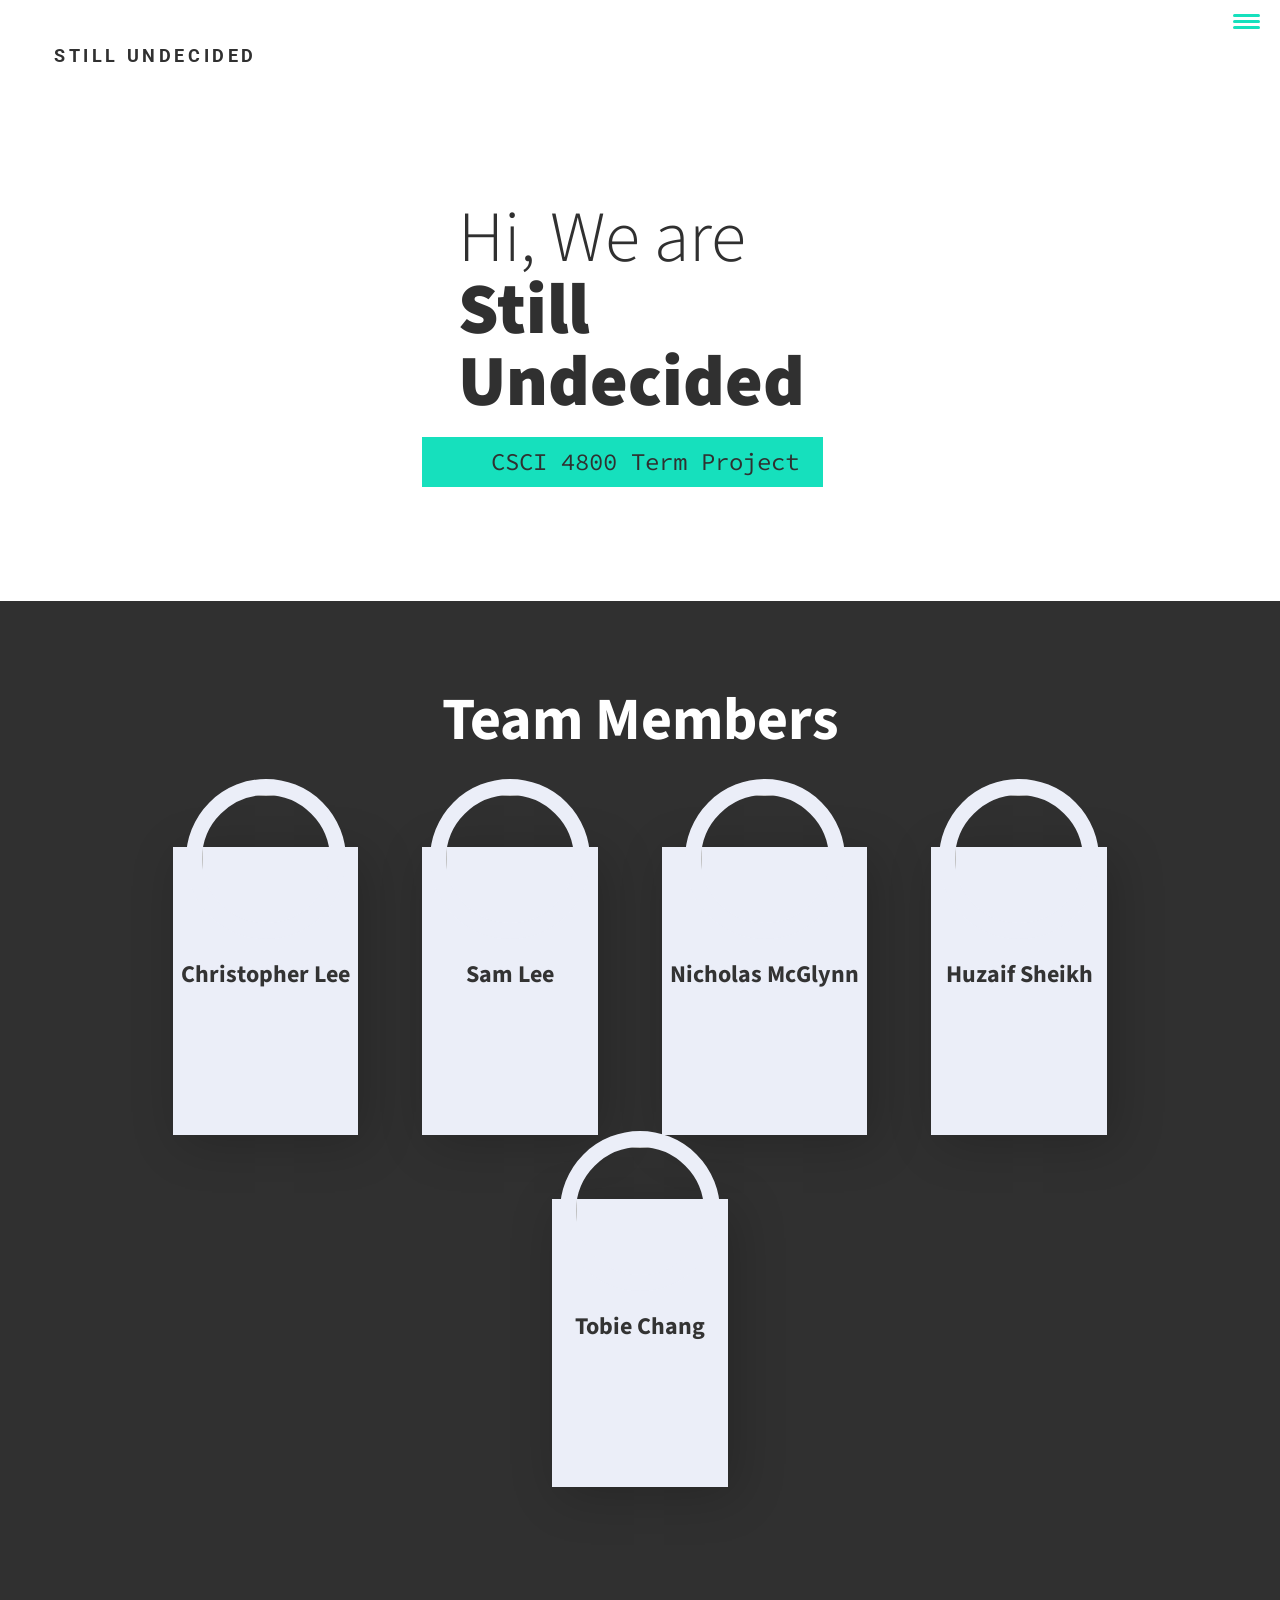
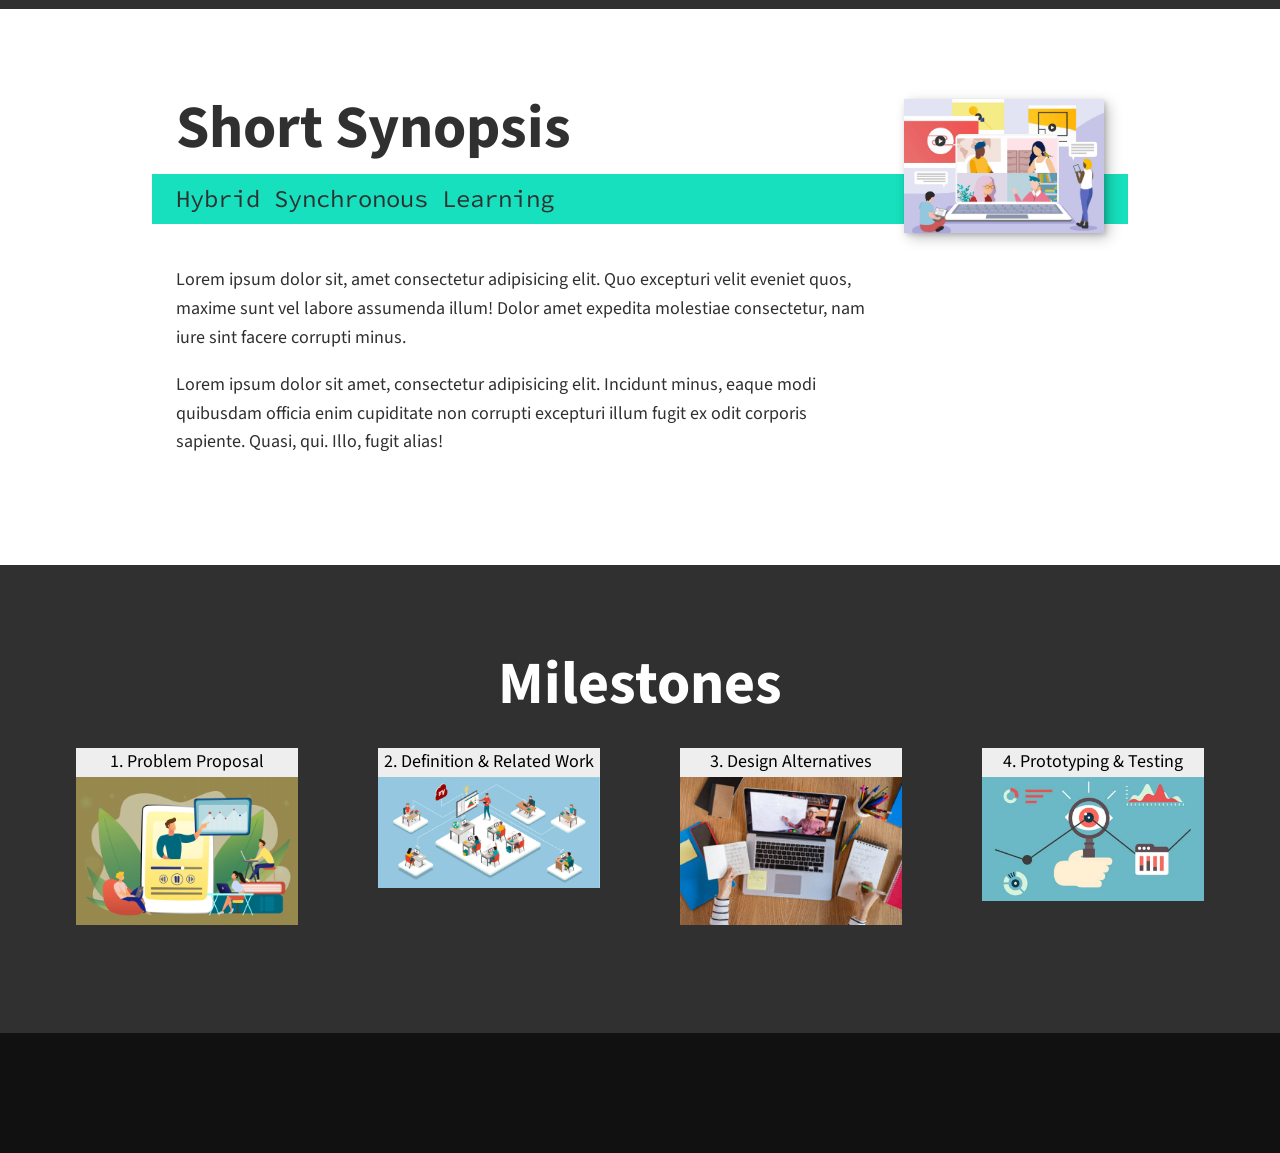
==== index.html @ a89b34cd "Add files via upload updated a few issues with html in index.html" ====
<!DOCTYPE html>
<html lang="en">

<head>
    <meta charset="UTF-8">
    <meta http-equiv="X-UA-Compatible" content="IE=edge">
    <meta name="viewport" content="width=device-width, initial-scale=1.0">
    <title>Document</title>
    <link rel="stylesheet" href="./style.css">
    <link rel="stylesheet" href="https://cdnjs.cloudflare.com/ajax/libs/font-awesome/5.11.2/css/all.css"
        integrity="sha256-46qynGAkLSFpVbEBog43gvNhfrOj+BmwXdxFgVK/Kvc=" crossorigin="anonymous" />

    <link rel="preconnect" href="https://fonts.gstatic.com">
    <link
        href="https://fonts.googleapis.com/css2?family=Source+Code+Pro:ital,wght@0,200;0,300;0,400;0,500;0,600;0,700;0,900;1,200;1,300;1,400;1,500;1,600;1,700;1,900&display=swap"
        rel="stylesheet">
    <link
        href="https://fonts.googleapis.com/css2?family=Source+Sans+Pro:ital,wght@0,200;0,300;0,400;0,600;0,700;0,900;1,200;1,300;1,400;1,600;1,700;1,900&display=swap"
        rel="stylesheet">
    <script src="https://kit.fontawesome.com/fd9c720f8d.js" crossorigin="anonymous"></script>
</head>

<body>
    <header>
        <div class="logo">
            <h4 class="title"> STILL UNDECIDED</h4>
        </div>
        <button class="nav-toggle" aria-label="toggle navigation">
            <span class="hamburger"></span>
        </button>
        <nav class="nav">
            <ul class="nav__list">
                <li class="nav__item"><a href="./index.html" class="nav__link">Home</a></li>
                <li class="nav__item"><a href="./pages/milestone1.html" class="nav__link">Milestone 1</a></li>
                <li class="nav__item"><a href="./pages/milestone2.html" class="nav__link">Milestone 2</a></li>
                <li class="nav__item"><a href="./pages/milestone3.html" class="nav__link">Milestone 3</a></li>
                <li class="nav__item"><a href="./pages/milestone4.html" class="nav__link">Milestone 4</a></li>
            </ul>
        </nav>
    </header>

    <!--Header-->
    <section class="intro" id="home">
        <h1 class="section__title section__title--intro">
            Hi, We are <strong>Still Undecided</strong>
        </h1>
        <p class="section__subtitle section__subtitle--intro">CSCI 4800 Term Project</p>
    </section>

    <!--Team Members-->
    <section class="section-one">
        <h2 class="section__title section__title--section-oneS" style="margin-bottom: 4rem;">Team Members</h2>
        <div class="card-wrapper">
            <div class ="card">
                <img src="https://cdn.pixabay.com/photo/2017/06/13/12/53/profile-2398782_960_720.png" alt="" class="profile-img">
                <h3>Christopher Lee</h3>
            </div>
            <div class ="card">
                <img src="https://cdn.pixabay.com/photo/2017/06/13/12/53/profile-2398782_960_720.png" alt="" class="profile-img">
                <h3>Sam Lee</h3>
            </div>
            <div class ="card">
                <img src="https://cdn.pixabay.com/photo/2017/06/13/12/53/profile-2398782_960_720.png" alt="" class="profile-img">
                <h3>Nicholas McGlynn</h3>
            </div>
            <div class ="card">
                <img src="https://cdn.pixabay.com/photo/2017/06/13/12/53/profile-2398782_960_720.png" alt="" class="profile-img">
                <h3>Huzaif Sheikh</h3>
            </div>
            <div class ="card">
                <img src="https://cdn.pixabay.com/photo/2017/06/13/12/53/profile-2398782_960_720.png" alt="" class="profile-img">
                <h3>Tobie Chang</h3>
            </div>
        </div>
    </section>

    <!--Short Synopsis-->
    <section class="about-me">
        <h2 class="section__title section__title--about">Short Synopsis</h2>
        <p class="section__subtitle section__subtitle--about">Hybrid Synchronous Learning</p>
        <div class="about-me__body">
            <p>Lorem ipsum dolor sit, amet consectetur adipisicing elit. Quo excepturi velit eveniet quos, maxime sunt
                vel labore assumenda illum! Dolor amet expedita molestiae consectetur, nam iure sint facere corrupti
                minus.</p>
            <p>Lorem ipsum dolor sit amet, consectetur adipisicing elit. Incidunt minus, eaque modi quibusdam officia
                enim cupiditate non corrupti excepturi illum fugit ex odit corporis sapiente. Quasi, qui. Illo, fugit
                alias!</p>
        </div>

        <img src="../images/HybridClassroom.jpg" alt="" class="about-me__img">
    </section>

    <!--Milestones-->
    <section class="my-work">
        <h2 class="section__title">Milestones</h2>
        <div class="portfolio">
            <figure>
                <figcaption> 1. Problem Proposal</figcaption>
                <a href="./pages/milestone1.html" class="portfolio__item">
                    <img src="./images/milestone1.jpg" alt="" class="portfolio__img">
                </a>
            </figure>
            <figure>
            <figcaption> 2. Definition & Related Work</figcaption>
                <a href="./pages/milestone2.html" class="portfolio__item">
                    <img src="./images/milestone2.jpg" alt="" class="portfolio__img">
                </a>
            </figure>
            <figure>
            <figcaption> 3. Design Alternatives</figcaption>
            <a href="./pages/milestone3.html" class="portfolio__item">
                <img src="./images/milestone3.jpg" alt="" class="portfolio__img">
            </a>
            </figure>
            <figure>
            <figcaption> 4. Prototyping & Testing</figcaption>
            <a href="./pages/milestone4.html" class="portfolio__item">
                <img src="./images/milestone4.jpg" alt="" class="portfolio__img">
            </a>
            </figure>

        </div>
    </section>

    <!--Footer-->
    <footer class="footer">
    </footer>
    <script src="./script.js"></script>
</body>

</html>
---- style.css ----
@import url("https://fonts.googleapis.com/css2?family=Roboto:ital,wght@0,100;0,300;0,400;0,500;0,700;0,900;1,100;1,300;1,400;1,500;1,700;1,900&display=swap");

*,
*::before,
*::after {
  box-sizing: border-box;
}

/* custom properties update these for your own design */

:root {
  --ff-primary: "Source Sans Pro", sans-serif;
  --ff-secondary: "Source Code Pro", monospace;

  --fw-reg: 300;
  --fw-bold: 900;

  --clr-light: #fff;
  --clr-dark: #303030;
  --clr-accent: #16e0bd;

  --fs-h1: 3rem;
  --fs-h2: 2.25rem;
  --fs-h3: 1.25rem;
  --fs-body: 1rem;

  --bs: 0.25em 0.25em 0.75em rgba(0, 0, 0, 0.25),
    0.125em 0.125em 0.25em rgba(0, 0, 0, 0.15);
}

@media (min-width: 800px) {
  :root {
    --fs-h1: 4.5rem;
    --fs-h2: 3.75rem;
    --fs-h3: 1.5rem;
    --fs-body: 1.125rem;
  }
}

/* general styles */

html {
  scroll-behavior: smooth;
}

body {
  background: var(--clr-light);
  color: var(--clr-dark);
  margin: 0;
  font-family: var(--ff-primary);
  font-size: var(--fs-body);
  line-height: 1.6;
}

section {
  padding: 5em 2em;
}

img {
  display: block;
  max-width: 100%;
  height: auto;
}

strong {
  font-weight: var(--fw-bold);
}

:focus {
  outline: 3px solid var(--clr-accent);
  outline-offset: 3px;
}

/* Buttons */

.btn {
  display: inline-block;
  padding: 0.5em 2.5em;
  background: var(--clr-accent);
  color: var(--clr-dark);
  text-decoration: none;
  cursor: pointer;
  font-size: 0.8rem;
  text-transform: uppercase;
  letter-spacing: 2px;
  font-weight: var(--fw-bold);
  transition: transform 200ms ease-in-out;
}

.btn:hover {
  transform: scale(1.1);
}

/* typography */

h1,
h2,
h3 {
  line-height: 1;
  margin: 0;
}

h1 {
  font-size: var(--fs-h1);
}

h2 {
  font-size: var(--fs-h2);
}

h3 {
  font-size: var(--fs-h3);
}

.section__title {
  margin-bottom: 0.25em;
}

.section__title--intro {
  font-weight: var(--fw-reg);
}

.section__title--intro strong {
  display: block;
}

.section__subtitle {
  margin: 0;
  font-size: var(--fs-h3);
}

.section__subtitle--intro,
.section__subtitle--about {
  padding: 0.25em 1em;
  background: var(--clr-accent);
  font-family: var(--ff-secondary);
  margin-bottom: 1em;
}

.section__subtitle--intro {
  display: inline-block;
}

.logo .title {
  font-family: "Roboto", sans-serif;
  line-height: 1.6;
  margin-left: 2em;
  letter-spacing: 0.2em;
}

/* header */

header {
  display: flex;
  justify-content: space-between;
  padding: 1em;
}

.nav {
  position: fixed;
  background: var(--clr-dark);
  color: var(--clr-light);
  top: 0;
  bottom: 0;
  left: 0;
  right: 0;
  z-index: 100;

  transform: translateX(100%);
  transition: transform 250ms cubic-bezier(0.5, 0, 0.5, 1);
}

.nav__list {
  list-style: none;
  display: flex;
  height: 100%;
  flex-direction: column;
  justify-content: space-evenly;
  align-items: center;
  margin: 0;
  padding: 0;
}

.nav__link {
  font-weight: var(--fw-bold);
  font-size: var(--fs-h2);
  color: inherit;
  text-decoration: none;
}

.nav__link:hover {
  color: var(--clr-accent);
}

.nav-toggle {
  padding: 0.5em;
  background: transparent;
  border: 0;
  cursor: pointer;
  position: absolute;
  right: 1em;
  top: 1em;
  z-index: 1000;
}

.nav-open .nav {
  transform: translateX(0);
}

.nav-open .nav-toggle {
  position: fixed;
}

.nav-open .hamburger {
  transform: rotate(0.625turn);
}

.nav-open .hamburger::after {
  opacity: 0;
}

.nav-open .hamburger::before {
  transform: rotate(90deg) translateX(-6px);
}

.hamburger {
  display: block;
  position: relative;
}

.hamburger,
.hamburger::before,
.hamburger::after {
  background: var(--clr-accent);
  width: 2em;
  height: 3px;
  border-radius: 1em;
  transition: transform 250ms ease-in-out;
}

.hamburger::before,
.hamburger::after {
  content: "";
  position: absolute;
  left: 0;
  right: 0;
}

.hamburger::before {
  top: 6px;
}

.hamburger::after {
  bottom: 6px;
}

/* Intro Section  */
.intro {
  position: relative;
}

.intro__img {
  box-shadow: var(--bs);
}

@media (min-width: 600px) {
  .intro {
    display: grid;
    width: min-content;
    margin: 0 auto;
    grid-column-gap: 1em;
    grid-template-areas:
      "img title"
      "img subtitle";
    grid-template-columns: min-content max-content;
  }

  .intro__img {
    grid-area: img;
    min-width: 250px;
    position: relative;
    z-index: 2;
  }

  .section__subtitle--intro {
    align-self: start;
    grid-column: -1 / 1;
    grid-row: 2;
    text-align: right;
    position: relative;
    left: -1.5em;
    width: calc(100% + 1.5em);
  }
}

.section-one {
  /* color is in case the image does not load */
  background-color: var(--clr-dark);
  color: var(--clr-light);
  text-align: center;
}

.section__title--section-one {
  color: var(--clr-accent);
  position: relative;
}

.section__title--section-one::after {
  content: "";
  display: block;
  width: 3em;
  height: 1px;
  margin: 0.5em auto 1em;
  background: var(--clr-light);
  opacity: 0.25;
}

/* About Me */
.about-me {
  max-width: 1000px;
  margin: 0 auto;
}

.about-me__img {
  box-shadow: var(--bs);
}

@media (min-width: 600px) {
  .about-me {
    display: grid;
    grid-template-columns: 1fr 200px;
    grid-template-areas:
      "title img"
      "subtitle img"
      "text img";
    grid-column-gap: 2em;
  }

  .section__title--about {
    grid-area: title;
  }

  .section__subtitle--about {
    grid-column: 1 / -1;
    grid-row: 2;
    position: relative;
    left: -1em;
    width: calc(100% + 2em);
    padding-left: 1em;
    padding-right: calc(200px + 4em);
  }

  .about-me__img {
    grid-area: img;
    position: relative;
    z-index: 2;
  }
}

/* My Work */

.my-work {
  background-color: var(--clr-dark);
  color: var(--clr-light);
  text-align: center;
}

.portfolio {
  display: grid;
  grid-template-columns: repeat(auto-fit, minmax(300px, 1fr));
}

.portfolio__item {
  background: var(--clr-accent);
  overflow: hidden;
}

.portfolio__img {
  transition: transform 750ms cubic-bezier(0.5, 0, 0.5, 1), opacity 250ms linear;
}

.porfolio__item:focus {
  position: relative;
  z-index: 2;
}

/* Footer */
.footer {
  background: #111;
  color: var(--clr-accent);
  text-align: center;
  padding: 2.5em 0;
  font-size: var(--fs-h3);
}

.footer a {
  color: inherit;
  text-decoration: none;
}

.footer__link {
  font-weight: var(--fw-bold);
}

.footer__link:hover,
.social-list__link:hover {
  opacity: 0.7;
}

.footer__link:hover {
  text-decoration: underline;
}

.social-list {
  list-style: none;
  display: flex;
  justify-content: center;
  margin: 2em 0 0;
  padding: 0;
}

.social-list__item {
  margin: 0 0.5em;
}

.social-list__link {
  padding: 0.5em;
}

/* portfolio item individual */
.portfolio-item-individual {
  padding: 0 2em 2em;
  max-width: 1000px;
  margin: 0 auto;
}

.portfolio-item-individual p {
  max-width: 600px;
  margin-left: auto;
  margin-right: auto;
}

figure figcaption {
  background-color: #eeeeee;
}

figcaption {
  color: black;
}

.card-wrapper {
  display: flex;
  align-items: center;
  align-content: center;
  flex-direction: column;
}

.card {
  padding: 0.5rem;
  height: 18rem;
  background-color: #ebeef8;
  display: flex;
  flex-direction: column;
  align-items: center;
  justify-content: center;
  margin: 4rem 0;
  box-shadow: 0.5rem 0.5rem 3rem rgba(0, 0, 0, 0.2);
}

.profile-img {
  width: 10rem;
  height: 10rem;
  object-fit: cover;
  border-radius: 50%;
  margin-top: -12rem;
  z-index: 99;
  border: 1rem solid #ebeef8;
}

.card h3 {
  font-size: var(--fs-h3);
  color: #333;
  margin: 1.5rem 0;
}

.about {
  font-size: 1.5rem;
  margin: 1.5rem 0;
  font-style: italic;
  text-align: center;
  color: #333;
}

.slide__info {
  display: flex;
  flex-direction: column;
  flex-wrap: wrap;
  gap: 5px;
}

@media screen and (min-width: 700px) {
  .card-wrapper {
    flex-direction: row;
    flex-wrap: wrap;
    justify-content: center;
    align-items: center;
  }

  .card {
    margin: 2rem;
    transition: transform 0.5s;
  }

  .slide__info {
    display: grid;
    grid-template-columns: 1fr 1fr;
    grid-gap: 5px;
  }
}

.slide {
  background-color: #333;
  margin-bottom: 2em;
}
.slide__info__title {
  text-align: center;
}

.info {
  text-align: left;
}

.body {
  padding: 1em;
}
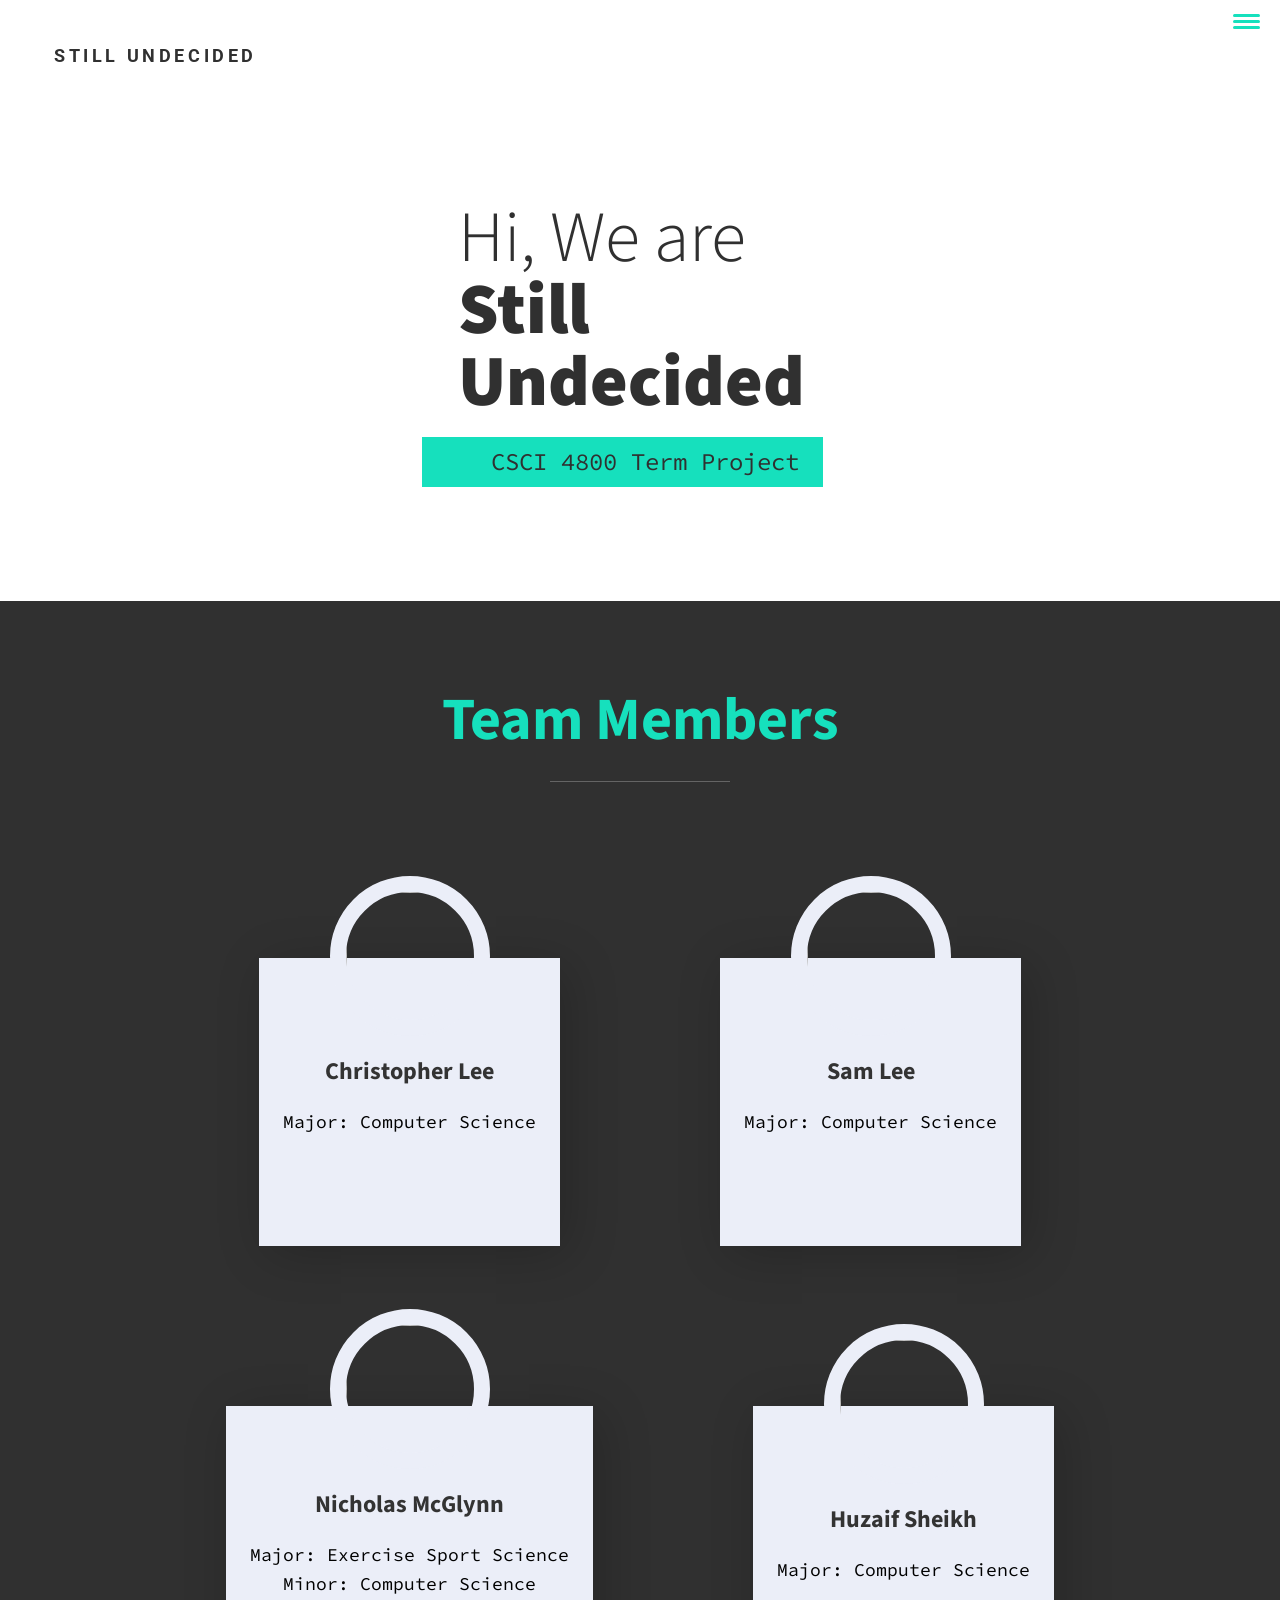
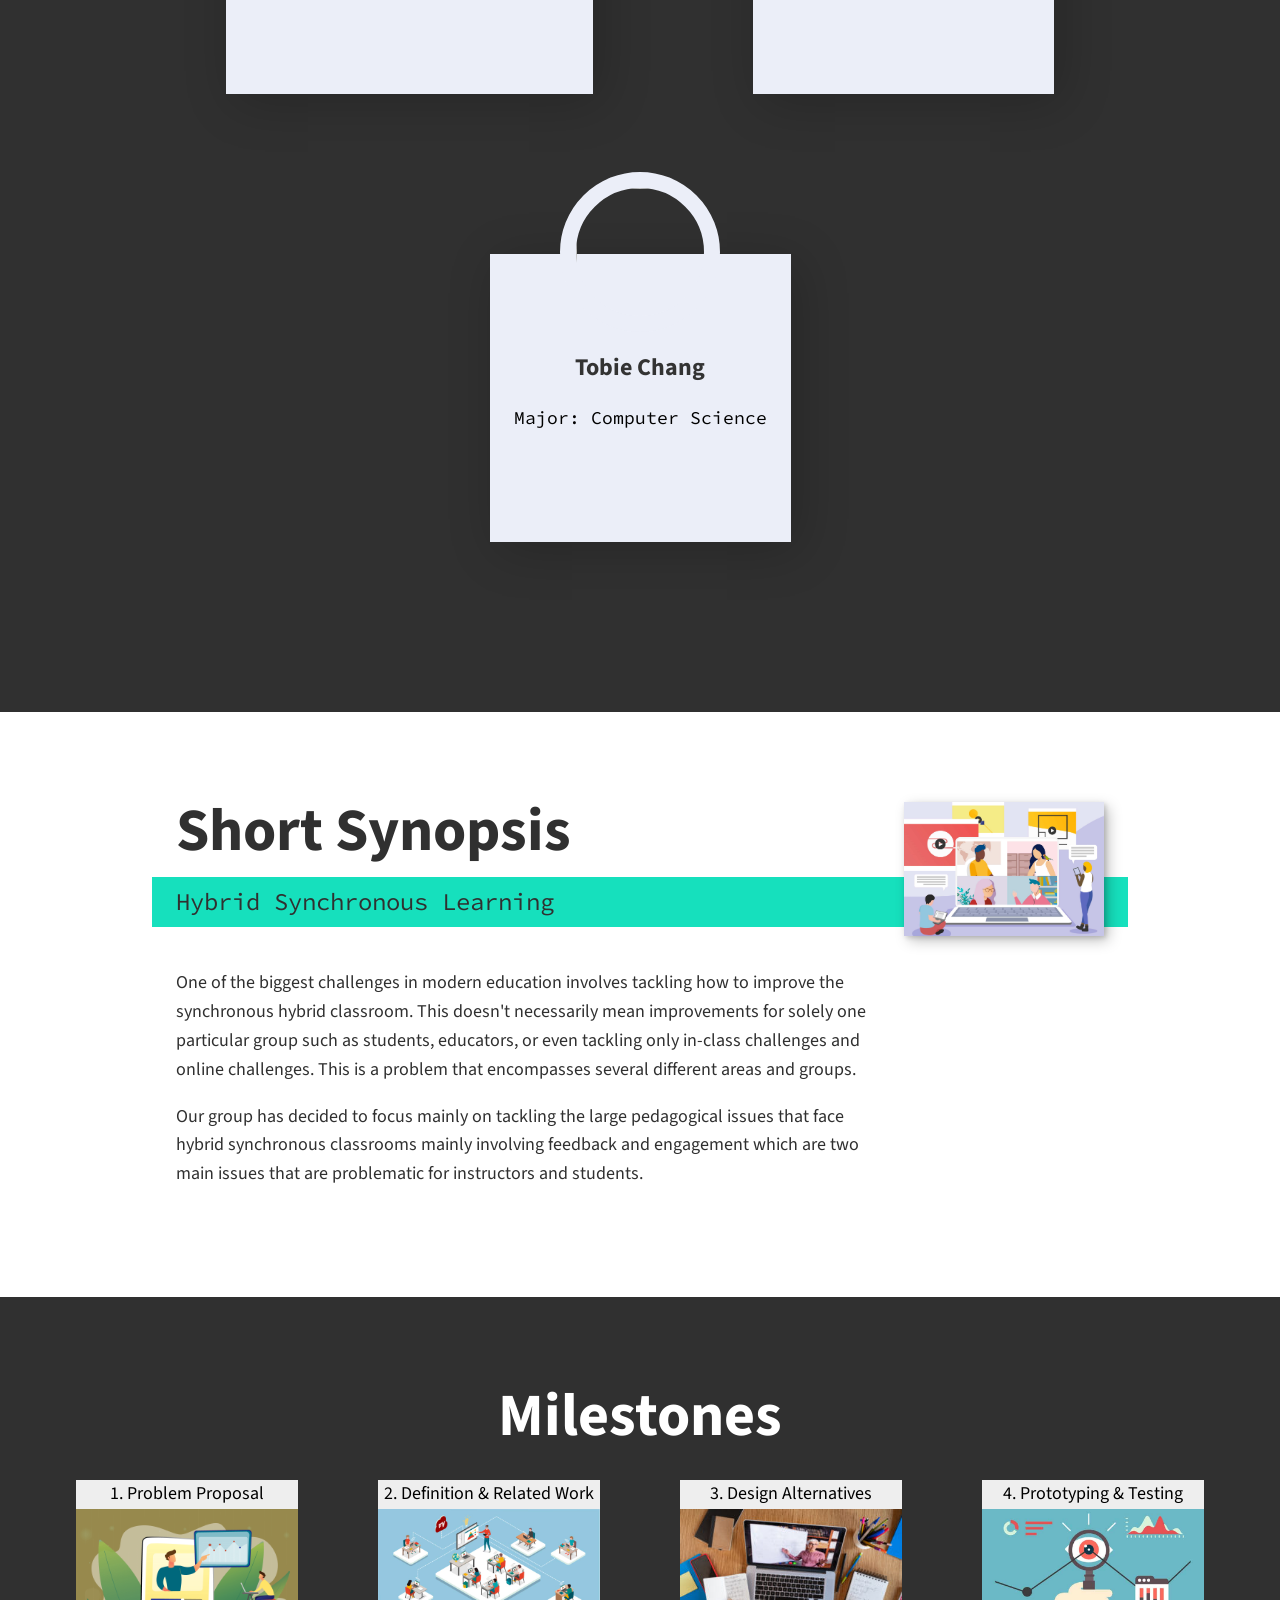
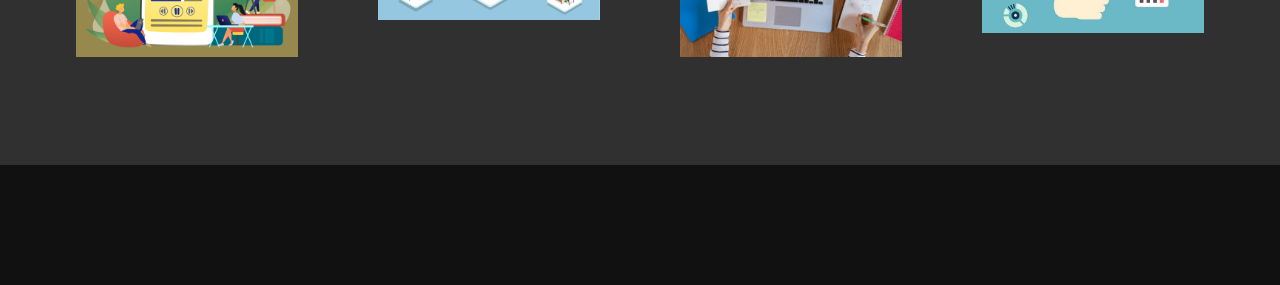
==== commit 31843e33: "Add files via upload" ====
--- a/index.html
+++ b/index.html
@@ -31,10 +31,10 @@
         <nav class="nav">
             <ul class="nav__list">
                 <li class="nav__item"><a href="./index.html" class="nav__link">Home</a></li>
-                <li class="nav__item"><a href="./pages/milestone1.html" class="nav__link">Milestone 1</a></li>
-                <li class="nav__item"><a href="./pages/milestone2.html" class="nav__link">Milestone 2</a></li>
-                <li class="nav__item"><a href="./pages/milestone3.html" class="nav__link">Milestone 3</a></li>
-                <li class="nav__item"><a href="./pages/milestone4.html" class="nav__link">Milestone 4</a></li>
+                <li class="nav__item"><a href="./pages/milestone1.html" class="nav__link">Problem Proposal</a></li>
+                <li class="nav__item"><a href="./pages/milestone2.html" class="nav__link">Definition & Related Work</a></li>
+                <li class="nav__item"><a href="./pages/milestone3.html" class="nav__link">Design Alternatives</a></li>
+                <li class="nav__item"><a href="./pages/milestone4.html" class="nav__link">Prototyping & Testing</a></li>
             </ul>
         </nav>
     </header>
@@ -49,27 +49,33 @@
 
     <!--Team Members-->
     <section class="section-one">
-        <h2 class="section__title section__title--section-oneS" style="margin-bottom: 4rem;">Team Members</h2>
+        <h2 class="section__title section__title--section-one" style="margin-bottom: 4rem;">Team Members</h2>
         <div class="card-wrapper">
             <div class ="card">
-                <img src="https://cdn.pixabay.com/photo/2017/06/13/12/53/profile-2398782_960_720.png" alt="" class="profile-img">
+                <img src="./images/christopher.jpg" alt="" class="profile-img">
                 <h3>Christopher Lee</h3>
+                <span>Major: Computer Science</span>
             </div>
             <div class ="card">
-                <img src="https://cdn.pixabay.com/photo/2017/06/13/12/53/profile-2398782_960_720.png" alt="" class="profile-img">
+                <img src="./images/sam.jpeg" alt="" class="profile-img">
                 <h3>Sam Lee</h3>
+                <span>Major: Computer Science</span>
             </div>
             <div class ="card">
-                <img src="https://cdn.pixabay.com/photo/2017/06/13/12/53/profile-2398782_960_720.png" alt="" class="profile-img">
+                <img src="./images/nick.png" alt="" class="profile-img">
                 <h3>Nicholas McGlynn</h3>
+                <span>Major: Exercise Sport Science</span>
+                <span>Minor: Computer Science</span>
             </div>
             <div class ="card">
                 <img src="https://cdn.pixabay.com/photo/2017/06/13/12/53/profile-2398782_960_720.png" alt="" class="profile-img">
                 <h3>Huzaif Sheikh</h3>
+                <span>Major: Computer Science</span>
             </div>
             <div class ="card">
                 <img src="https://cdn.pixabay.com/photo/2017/06/13/12/53/profile-2398782_960_720.png" alt="" class="profile-img">
                 <h3>Tobie Chang</h3>
+                <span>Major: Computer Science</span>
             </div>
         </div>
     </section>
@@ -79,15 +85,12 @@
         <h2 class="section__title section__title--about">Short Synopsis</h2>
         <p class="section__subtitle section__subtitle--about">Hybrid Synchronous Learning</p>
         <div class="about-me__body">
-            <p>Lorem ipsum dolor sit, amet consectetur adipisicing elit. Quo excepturi velit eveniet quos, maxime sunt
-                vel labore assumenda illum! Dolor amet expedita molestiae consectetur, nam iure sint facere corrupti
-                minus.</p>
-            <p>Lorem ipsum dolor sit amet, consectetur adipisicing elit. Incidunt minus, eaque modi quibusdam officia
-                enim cupiditate non corrupti excepturi illum fugit ex odit corporis sapiente. Quasi, qui. Illo, fugit
-                alias!</p>
+            <p>One of the biggest challenges in modern education involves tackling how to improve the synchronous hybrid classroom. This doesn't necessarily mean improvements for solely one particular group such as students, educators, or even tackling only in-class challenges and online challenges. This is a problem that encompasses several different areas and groups.</p>
+            <p>Our group has decided to focus mainly on tackling the large pedagogical issues that face hybrid synchronous classrooms mainly involving feedback and engagement which are two main issues that are problematic for instructors and students.</p>
+
         </div>
 
-        <img src="../images/HybridClassroom.jpg" alt="" class="about-me__img">
+        <img src="./images/HybridClassroom.jpg" alt="" class="about-me__img">
     </section>
 
     <!--Milestones-->
--- a/style.css
+++ b/style.css
@@ -504,10 +504,12 @@
     flex-wrap: wrap;
     justify-content: center;
     align-items: center;
+    margin-top: 6rem;
   }
 
   .card {
-    margin: 2rem;
+    padding: 1.5rem;
+    margin: 5rem;
     transition: transform 0.5s;
   }
 
@@ -533,3 +535,29 @@
 .body {
   padding: 1em;
 }
+
+.body p {
+  text-indent: 2em;
+}
+
+.body h4 {
+  text-align: center;
+}
+
+.card span {
+  color: black;
+  font-family: var(--ff-secondary);
+}
+
+.card p {
+  max-width: 20ch;
+  color: black;
+}
+
+figure:hover {
+  transform: scale(1.1);
+}
+
+figure {
+  transition: transform 200ms ease-in-out;
+}
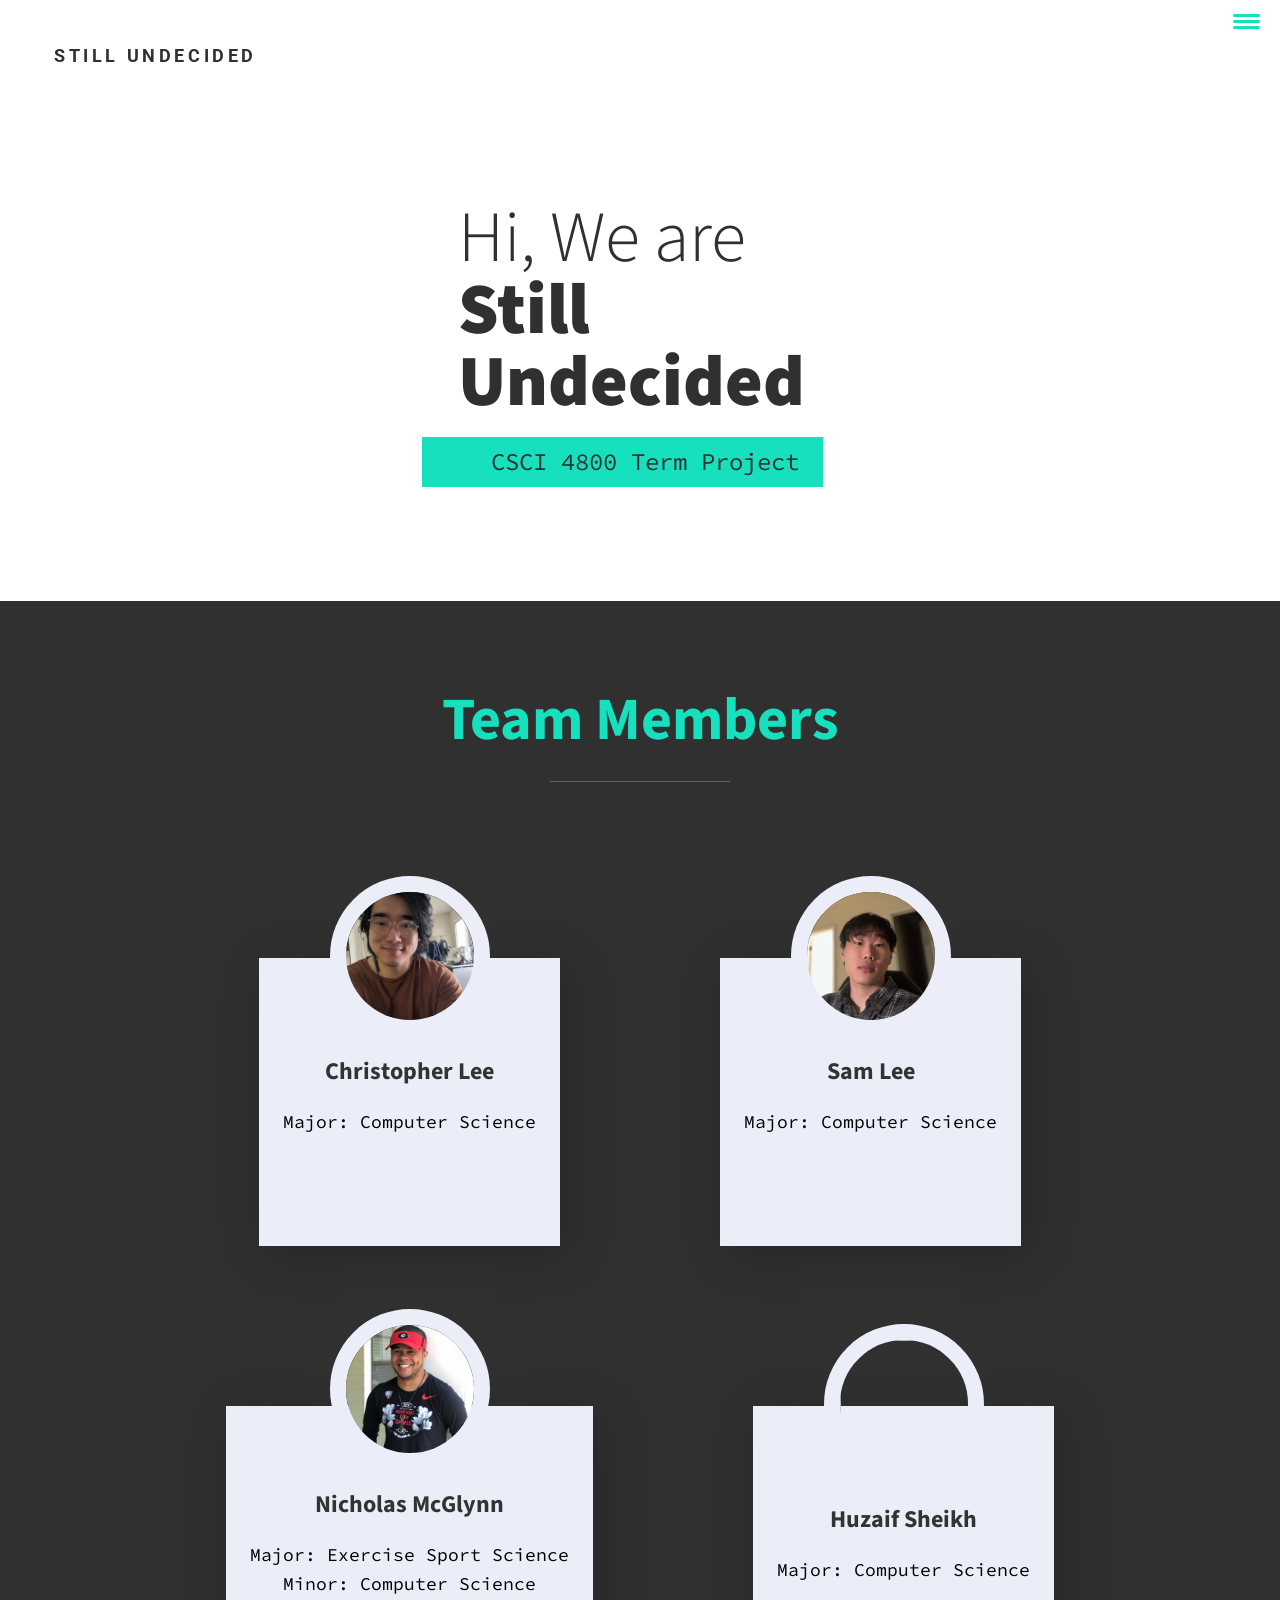
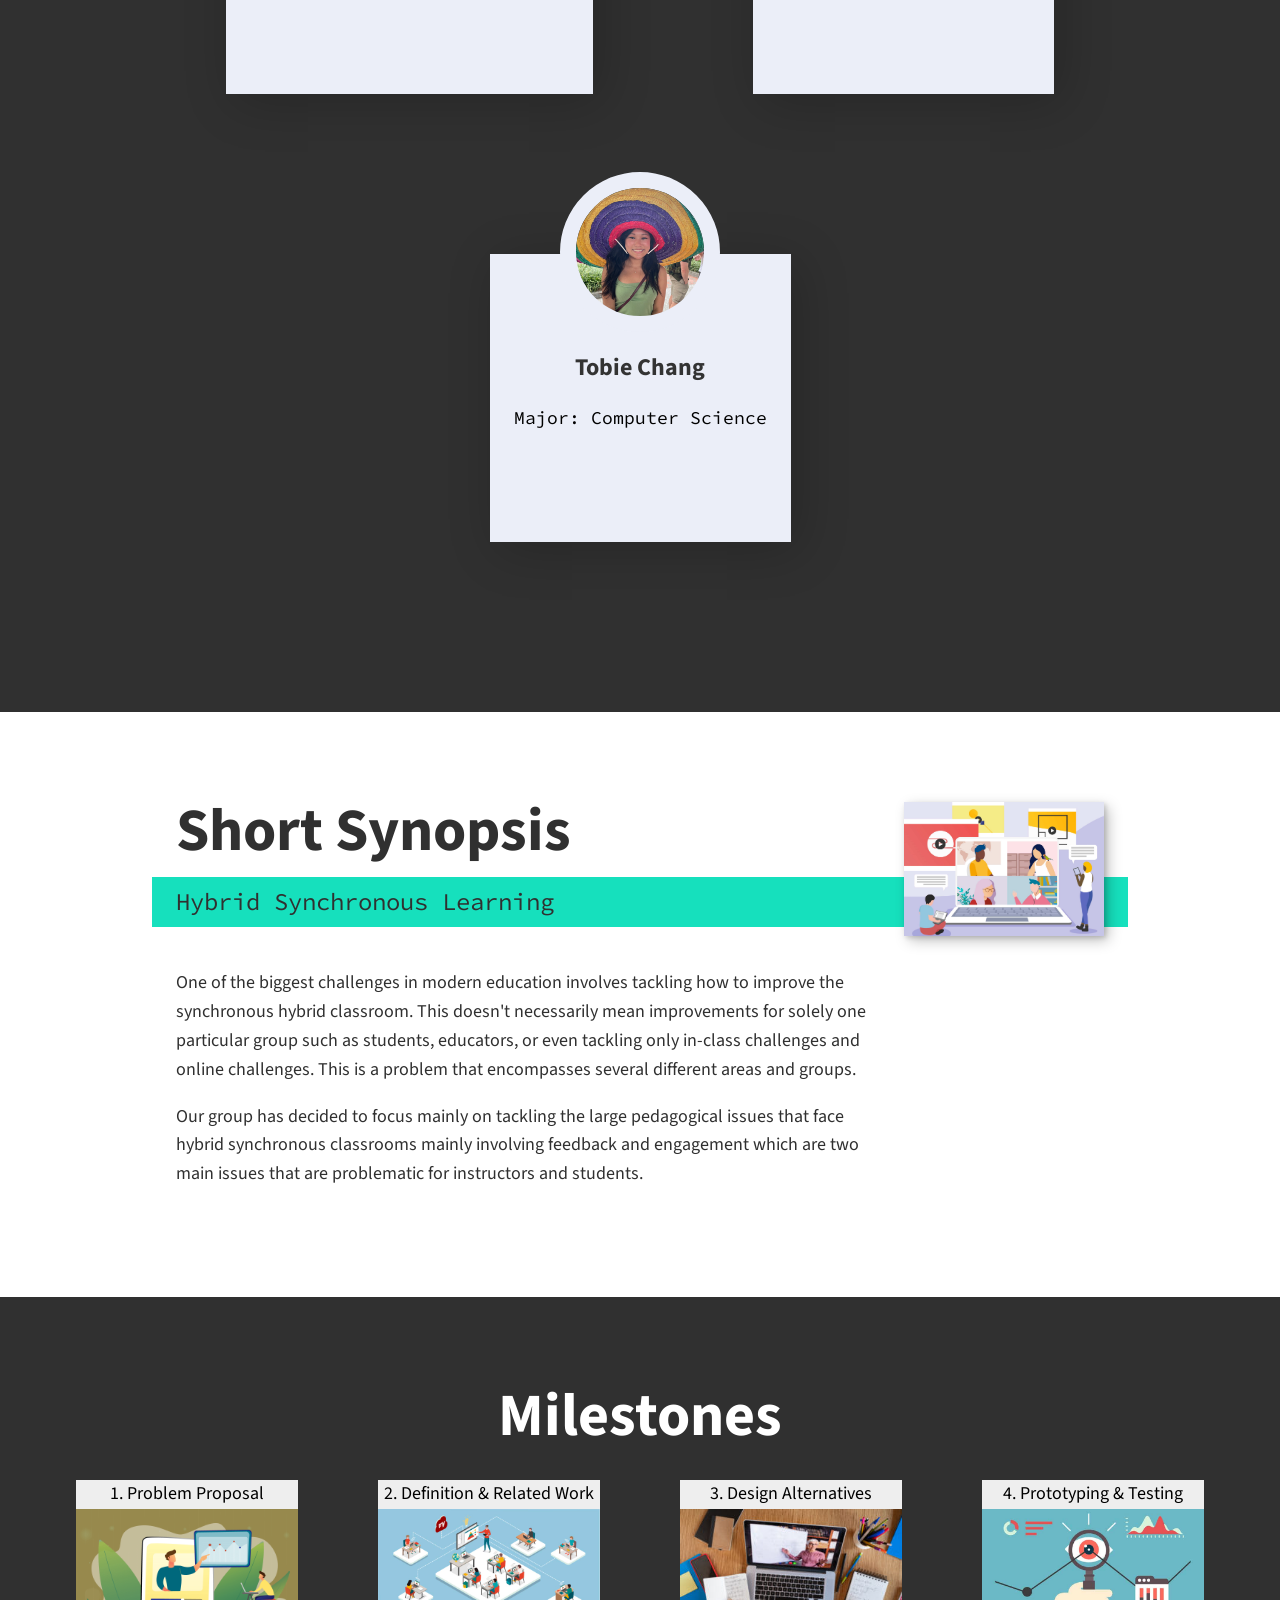
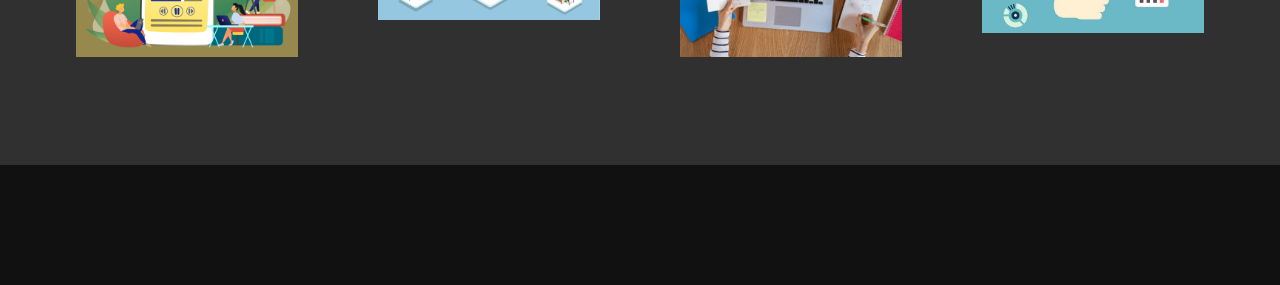
==== commit 840ac636: "Add files via upload" ====
--- a/index.html
+++ b/index.html
@@ -73,7 +73,7 @@
                 <span>Major: Computer Science</span>
             </div>
             <div class ="card">
-                <img src="https://cdn.pixabay.com/photo/2017/06/13/12/53/profile-2398782_960_720.png" alt="" class="profile-img">
+                <img src="./images/tobie.jpeg" alt="" class="profile-img">
                 <h3>Tobie Chang</h3>
                 <span>Major: Computer Science</span>
             </div>
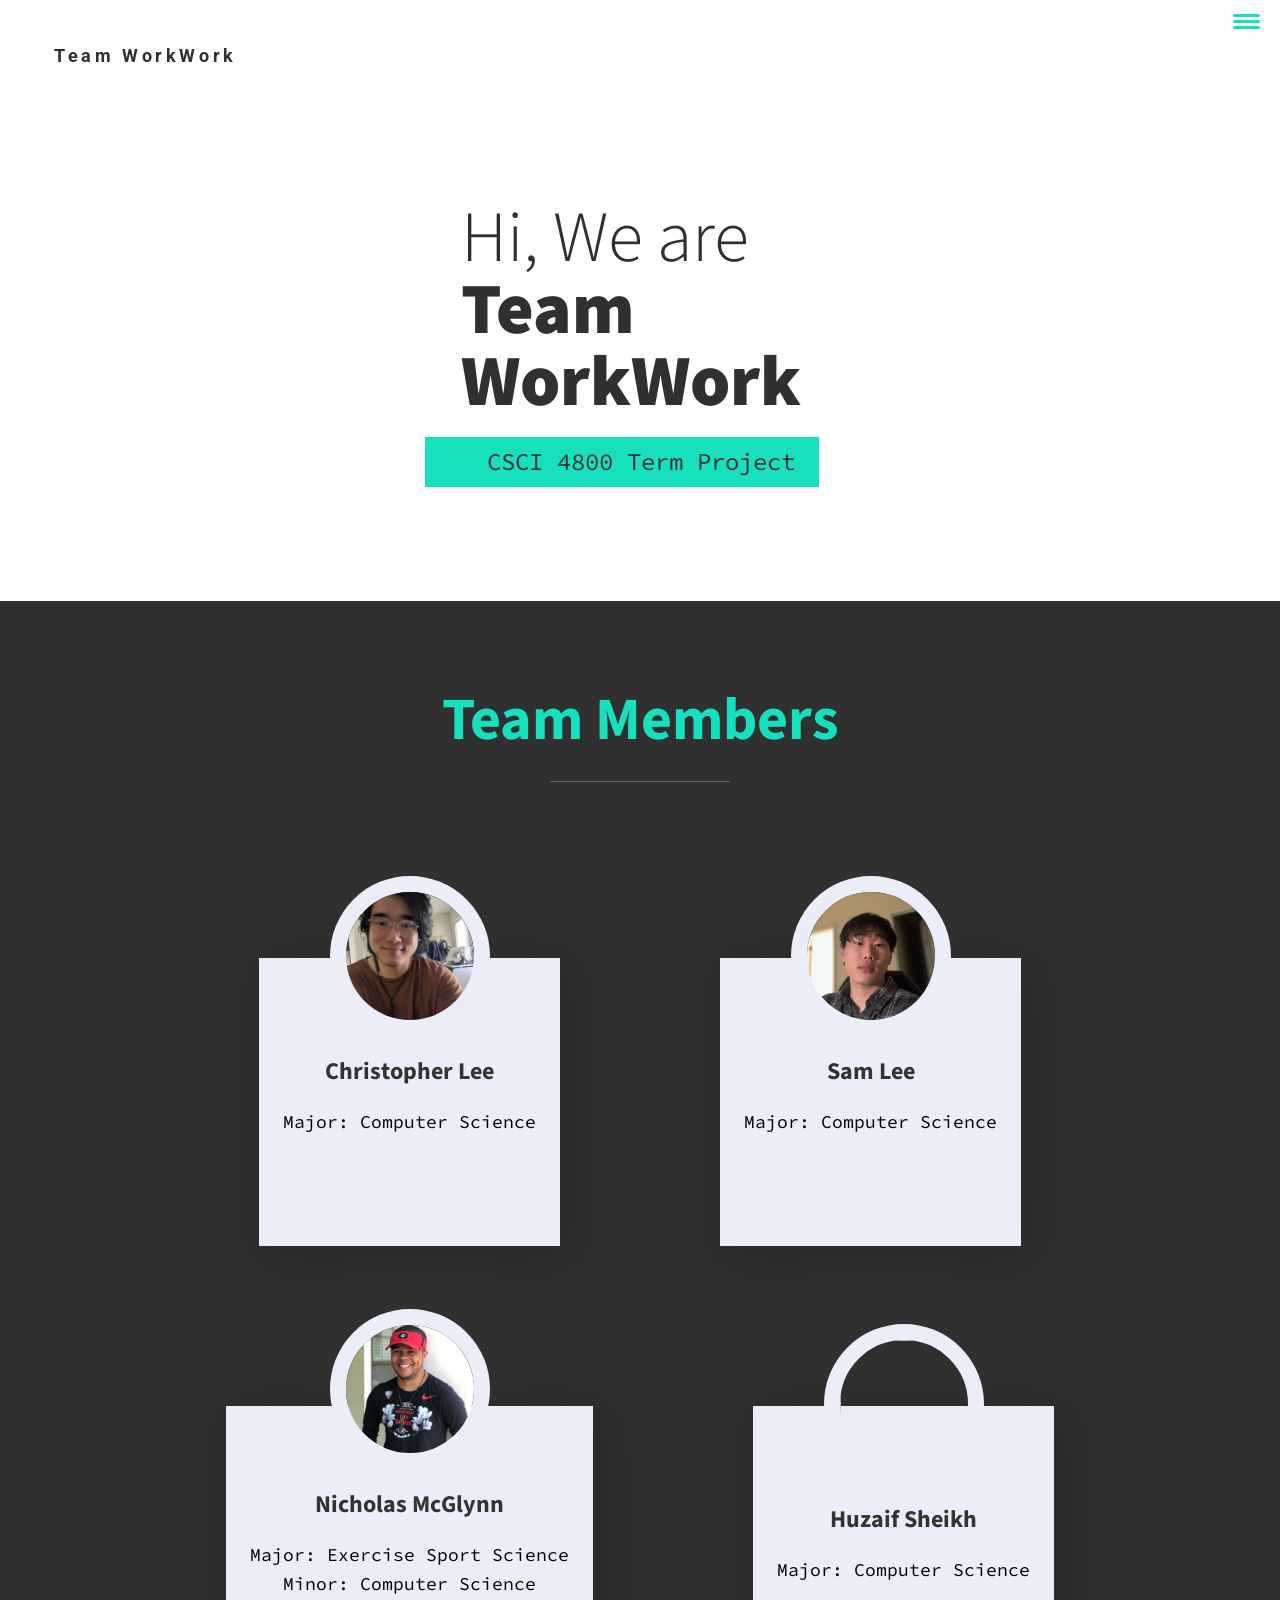
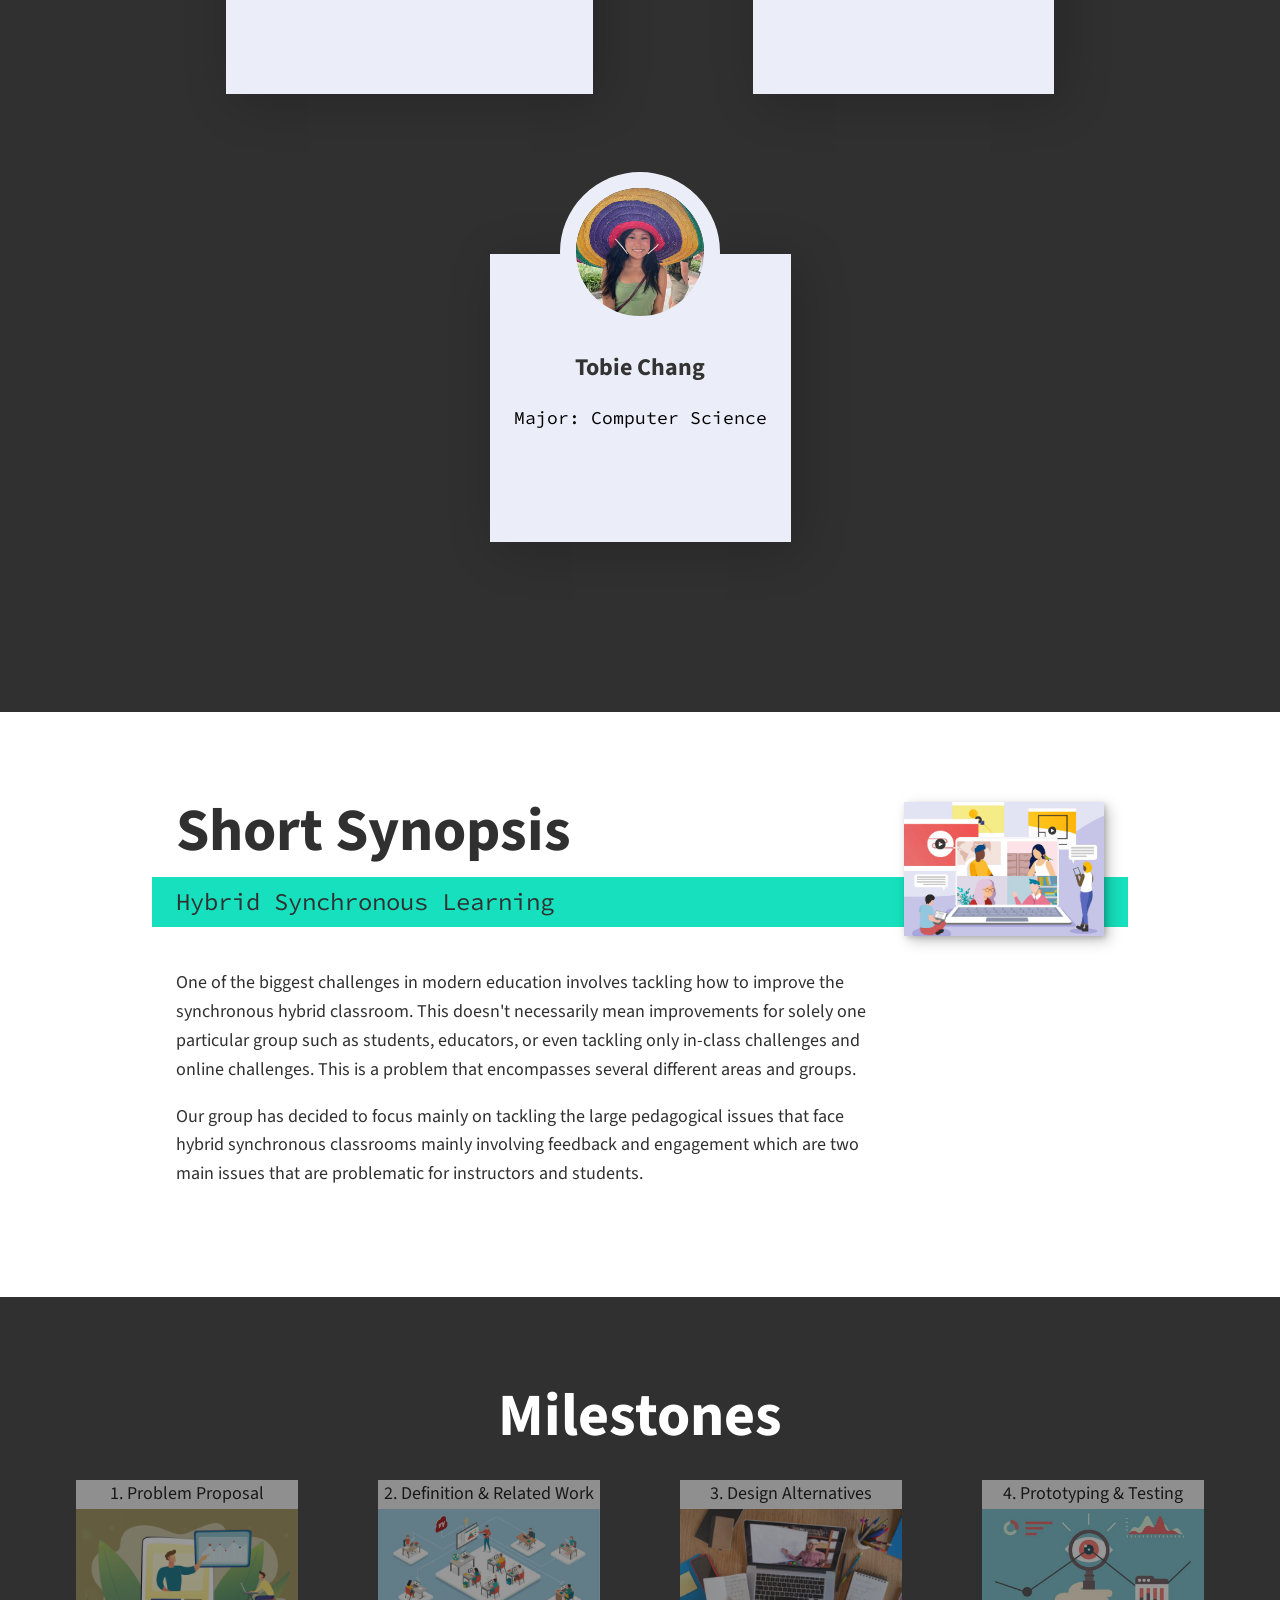
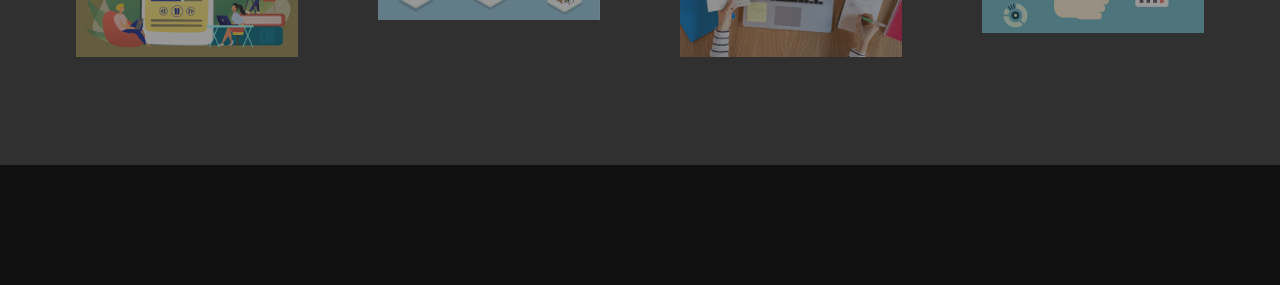
==== commit 6ff921f6: "Add files via upload" ====
--- a/index.html
+++ b/index.html
@@ -23,7 +23,7 @@
 <body>
     <header>
         <div class="logo">
-            <h4 class="title"> STILL UNDECIDED</h4>
+            <h4 class="title"> Team WorkWork</h4>
         </div>
         <button class="nav-toggle" aria-label="toggle navigation">
             <span class="hamburger"></span>
@@ -42,7 +42,7 @@
     <!--Header-->
     <section class="intro" id="home">
         <h1 class="section__title section__title--intro">
-            Hi, We are <strong>Still Undecided</strong>
+            Hi, We are <strong>Team WorkWork</strong>
         </h1>
         <p class="section__subtitle section__subtitle--intro">CSCI 4800 Term Project</p>
     </section>
@@ -87,9 +87,7 @@
         <div class="about-me__body">
             <p>One of the biggest challenges in modern education involves tackling how to improve the synchronous hybrid classroom. This doesn't necessarily mean improvements for solely one particular group such as students, educators, or even tackling only in-class challenges and online challenges. This is a problem that encompasses several different areas and groups.</p>
             <p>Our group has decided to focus mainly on tackling the large pedagogical issues that face hybrid synchronous classrooms mainly involving feedback and engagement which are two main issues that are problematic for instructors and students.</p>
-
         </div>
-
         <img src="./images/HybridClassroom.jpg" alt="" class="about-me__img">
     </section>
 
--- a/style.css
+++ b/style.css
@@ -17,6 +17,7 @@
 
   --clr-light: #fff;
   --clr-dark: #303030;
+  --clr-dsecond: #818479;
   --clr-accent: #16e0bd;
 
   --fs-h1: 3rem;
@@ -38,10 +39,6 @@
 }
 
 /* general styles */
-
-html {
-  scroll-behavior: smooth;
-}
 
 body {
   background: var(--clr-light);
@@ -58,7 +55,7 @@
 
 img {
   display: block;
-  max-width: 100%;
+  width: 100%;
   height: auto;
 }
 
@@ -188,6 +185,18 @@
   text-decoration: none;
 }
 
+@media (max-width: 420px) {
+  .nav__link {
+    font-size: 2rem;
+  }
+}
+
+@media (max-width: 400px) {
+  .nav__link {
+    font-size: 1.5rem;
+  }
+}
+
 .nav__link:hover {
   color: var(--clr-accent);
 }
@@ -367,15 +376,24 @@
 
 .portfolio {
   display: grid;
-  grid-template-columns: repeat(auto-fit, minmax(300px, 1fr));
-}
-
-.portfolio__item {
+  grid-template-columns: repeat(auto-fit, minmax(200px, 1fr));
+}
+
+.portfolio figure {
+  opacity: 0.5;
+}
+
+.portfolio figure:hover {
+  opacity: 1;
+}
+
+.portfolio:hover .portfolio__item {
   background: var(--clr-accent);
   overflow: hidden;
 }
 
 .portfolio__img {
+  position: relative;
   transition: transform 750ms cubic-bezier(0.5, 0, 0.5, 1), opacity 250ms linear;
 }
 
@@ -498,6 +516,14 @@
   gap: 5px;
 }
 
+@media screen and (min-width: 800px) {
+  .slide__info {
+    display: grid;
+    grid-template-columns: 1fr 1fr;
+    grid-gap: 5em;
+  }
+}
+
 @media screen and (min-width: 700px) {
   .card-wrapper {
     flex-direction: row;
@@ -512,12 +538,6 @@
     margin: 5rem;
     transition: transform 0.5s;
   }
-
-  .slide__info {
-    display: grid;
-    grid-template-columns: 1fr 1fr;
-    grid-gap: 5px;
-  }
 }
 
 .slide {
@@ -528,6 +548,13 @@
   text-align: center;
 }
 
+.slide__info__subtitle {
+  text-align: center;
+  margin: 0;
+  font-weight: normal;
+  font-style: italic;
+}
+
 .info {
   text-align: left;
 }
@@ -538,6 +565,24 @@
 
 .body p {
   text-indent: 2em;
+}
+
+@media (max-width: 480px) {
+  .body p {
+    width: 40ch;
+  }
+}
+
+@media (max-width: 380px) {
+  .body p {
+    width: 35ch;
+  }
+}
+
+@media (max-width: 350px) {
+  .body p {
+    width: 30ch;
+  }
 }
 
 .body h4 {
@@ -561,3 +606,297 @@
 figure {
   transition: transform 200ms ease-in-out;
 }
+
+.card:hover {
+  transform: scale(1.05);
+}
+
+a,
+a:visited {
+  color: inherit;
+  text-decoration: none;
+}
+
+a:hover {
+  color: var(--clr-accent);
+}
+
+iframe {
+  width: 250px;
+  height: 400px;
+}
+
+@media (min-width: 500px) {
+  iframe {
+    width: 400px;
+    height: 400px;
+  }
+}
+
+@media (min-width: 700px) {
+  iframe {
+    width: 600px;
+    height: 500px;
+  }
+}
+
+@media (min-width: 1000px) {
+  iframe {
+    width: 800px;
+    height: 500px;
+  }
+}
+
+@media (min-width: 1200px) {
+  iframe {
+    width: 1000px;
+    height: 800px;
+  }
+}
+
+@media (min-width: 1600px) {
+  iframe {
+    width: 1300px;
+    height: 1000px;
+  }
+}
+
+figure {
+  max-width: 350px;
+}
+
+.card-holder {
+  grid-column: 1 / -1;
+  display: flex;
+  justify-content: space-evenly;
+  align-items: center;
+  flex-wrap: nowrap;
+}
+
+@media (max-width: 1000px) {
+  .card-holder {
+    flex-direction: column;
+  }
+}
+
+.mile3-card {
+  position: relative;
+  z-index: 5;
+  color: var(--clr-dsecond);
+  padding: 10rem 0 0;
+  border-radius: 0.5rem;
+  overflow: hidden;
+  transition: transform 500ms ease;
+  margin: 20px;
+  -webkit-box-shadow: 12px 8px 20px 0px rgba(0, 0, 0, 0.65);
+  box-shadow: 12px 8px 20px 0px rgba(0, 0, 0, 0.65);
+  cursor: pointer;
+}
+
+.mile3-card:hover,
+/* focus-within will fix tabbing and other ways */
+.mile3-card:focus-within {
+  transform: scale(1.05);
+}
+
+.card-content {
+  --padding: 1.5rem;
+  padding: var(--padding);
+  background: linear-gradient(
+    hsl(0 0% 0% / 0),
+    hsl(20 0% 0% / 0.6) 20%,
+    hsl(0 0% 0% / 1)
+  );
+}
+
+.card-title {
+  position: relative;
+  /* Will work since this text is only one line with max content*/
+  width: max-content;
+  font-size: var(--fs-h3);
+  color: black;
+  font-weight: var(--fw-bold);
+  background-color: white;
+  padding: 0.25em;
+  transition: all 500ms linear;
+}
+
+.mile3-card:hover .card-title {
+  background-color: var(--clr-accent);
+}
+
+.card-title::after {
+  content: "";
+  position: absolute;
+  left: calc(var(--padding) * -1);
+  bottom: -2px;
+  height: 4px;
+  width: calc(100% + var(--padding));
+  background: var(--clr-accent-400);
+  /* can make it transform from the left not the center */
+  transform-origin: left;
+  transition: transform 500ms ease;
+}
+
+.mile3-card:hover .card-title::after,
+.mile3-card:focus-within .card-title::after {
+  transform: scaleX(1);
+}
+
+.card-body {
+  color: rgb(255 255 255 / 0.85);
+}
+
+.button {
+  cursor: pointer;
+  display: inline;
+  text-decoration: none;
+  color: var(--clr-neutral-900);
+  background-color: var(--clr-accent-400);
+  padding: 0.5em 1.25em;
+  border-radius: 0.25em;
+}
+
+.button:hover,
+.button:focus {
+  background-color: var(--clr-neutral-100);
+}
+
+@media (prefers-reduced-motion: reduce) {
+  *,
+  *::before,
+  *::after {
+    animation-duration: 0.01ms !important;
+    animation-iteration-count: 1 !important;
+    transition-duration: 0.01ms !important;
+    scroll-behavior: auto !important;
+    transition-delay: 0ms !important;
+  }
+}
+
+/* About Me */
+.section-two {
+  max-width: 1500px;
+  margin: 0 auto;
+  display: flex;
+  flex-direction: column;
+}
+
+@media (min-width: 600px) {
+  .section-two {
+    display: grid;
+    grid-template-columns: 1fr 200px;
+    grid-template-areas:
+      "title img"
+      "subtitle img"
+      "text img";
+    grid-column-gap: 2em;
+  }
+}
+
+.mile3-card.students::before {
+  content: "";
+  position: absolute;
+  z-index: -1;
+  top: 0;
+  bottom: 0;
+  left: 0;
+  right: 0;
+  background: url(./images/student.jpg) center center;
+  background-size: cover;
+  opacity: 1;
+  transition: opacity 500ms ease;
+}
+
+.mile3-card.students:hover:before {
+  opacity: 0.25;
+}
+
+.mile3-card.teacher::before {
+  content: "";
+  position: absolute;
+  z-index: -1;
+  top: 0;
+  bottom: 0;
+  left: 0;
+  right: 0;
+  background: url(./images/teacher.jpg) center center;
+  background-size: cover;
+  opacity: 1;
+  transition: opacity 500ms ease;
+}
+
+.mile3-card.teacher:hover:before {
+  opacity: 0.25;
+}
+
+.mile3-card.complexity::before {
+  content: "";
+  position: absolute;
+  z-index: -1;
+  top: 0;
+  bottom: 0;
+  left: 0;
+  right: 0;
+  background: url(./images/complexity.jpg) no-repeat center;
+  background-size: cover;
+  opacity: 1;
+  transition: opacity 500ms ease;
+}
+
+.mile3-card.complexity:hover:before {
+  opacity: 0.25;
+}
+
+.button-holder {
+  grid-column: 1/-1;
+  display: flex;
+  justify-content: center;
+  align-items: center;
+}
+
+.gallery-back-button {
+  text-align: center;
+  font-weight: 400;
+  border: solid 2.5px black;
+  padding: 2px;
+  width: 100px;
+  border-radius: 20px;
+}
+
+/* this will work on every device that has 'hover' */
+@media (hover: hover) {
+  .card-content {
+    transform: translateY(70%);
+    transition: transform 500ms ease;
+  }
+
+  .mile3-card:hover .card-content,
+  .mile3-card:focus-within .card-content {
+    transform: translateY(0);
+    transition-delay: 500ms;
+  }
+
+  .mile3-card:focus-within .card-content {
+    transition-duration: 0ms;
+  }
+
+  .card-content > *:not(.card-title) {
+    opacity: 0;
+    transition: opacity 500ms linear;
+  }
+
+  .mile3-card .card-content > *:not(.card-title),
+  .mile3-card:focus-within .card-content > *:not(.card-title) {
+    opacity: 1;
+    transition-delay: 1000ms;
+  }
+
+  .mile3-card:focus-within .card-content > *:not(.card-title) {
+    transition-delay: 500ms;
+  }
+
+  .card-title::after {
+    transform: scaleX(0);
+  }
+}
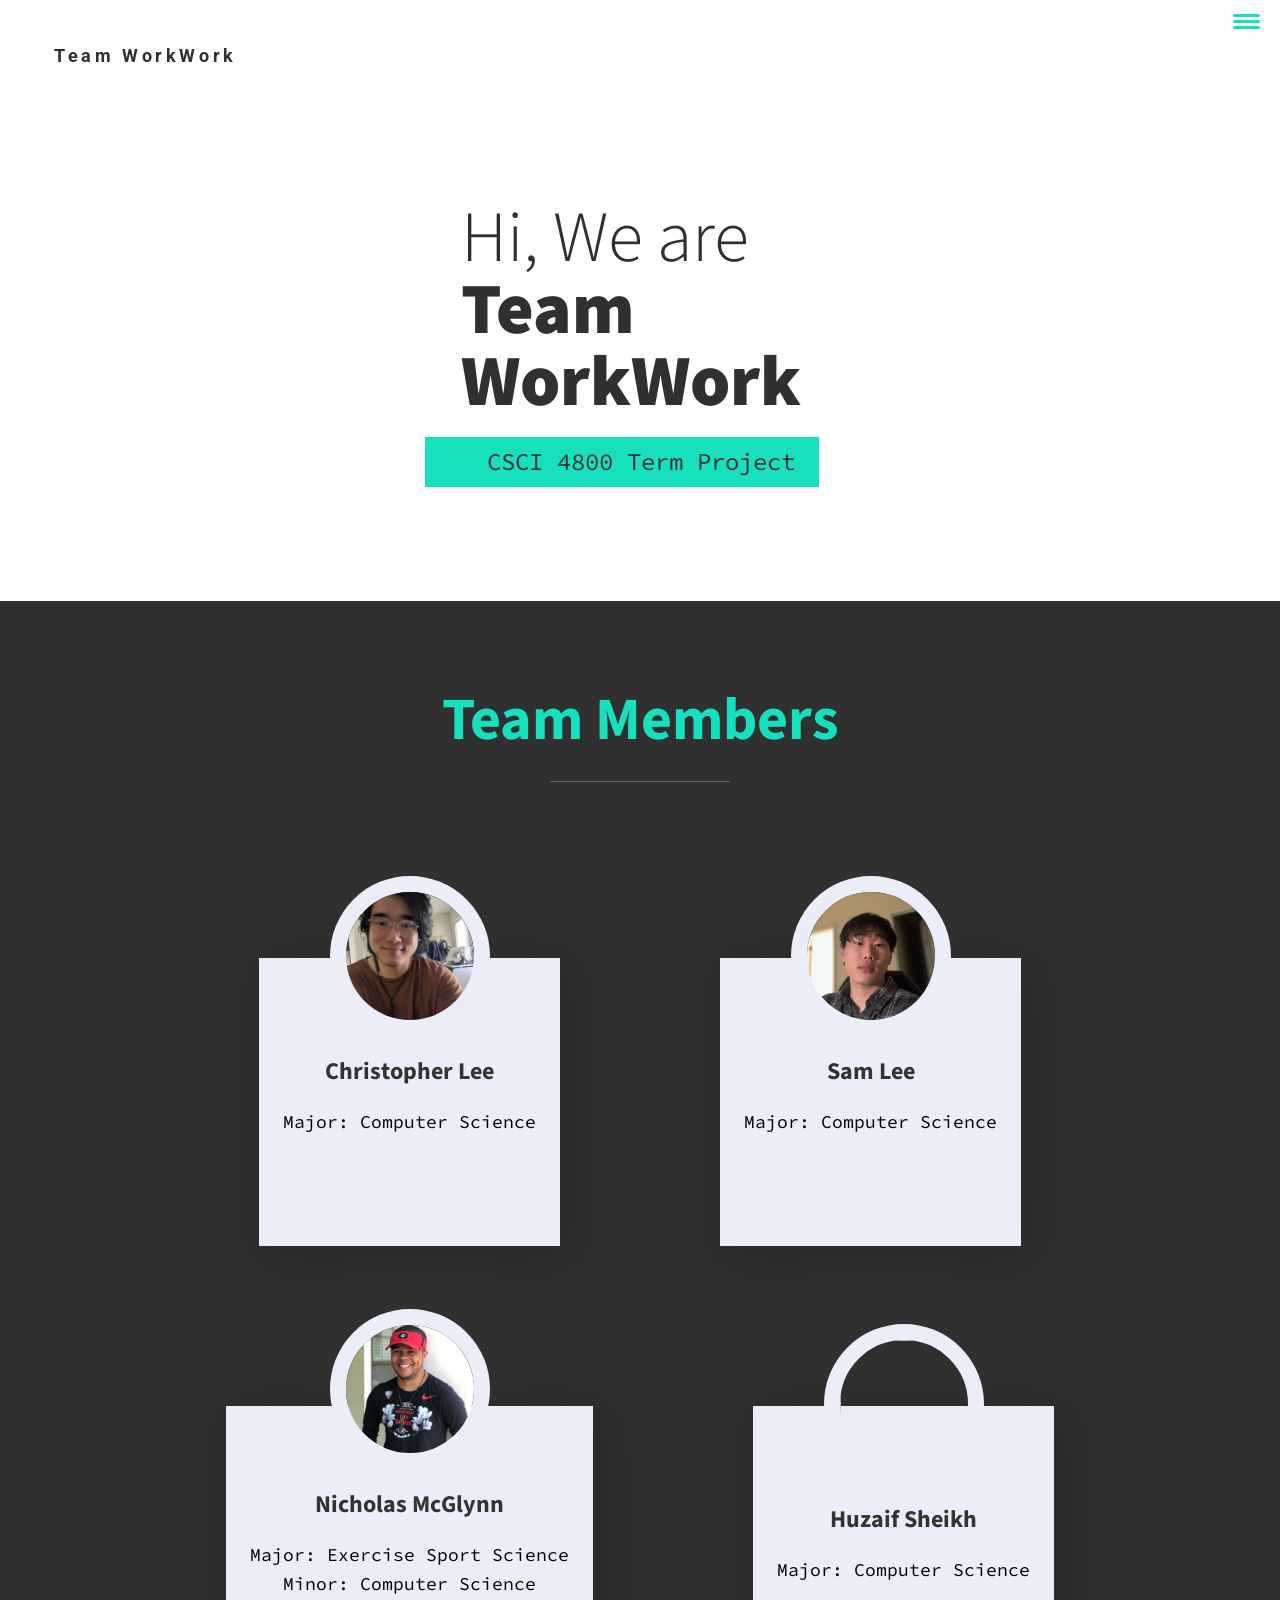
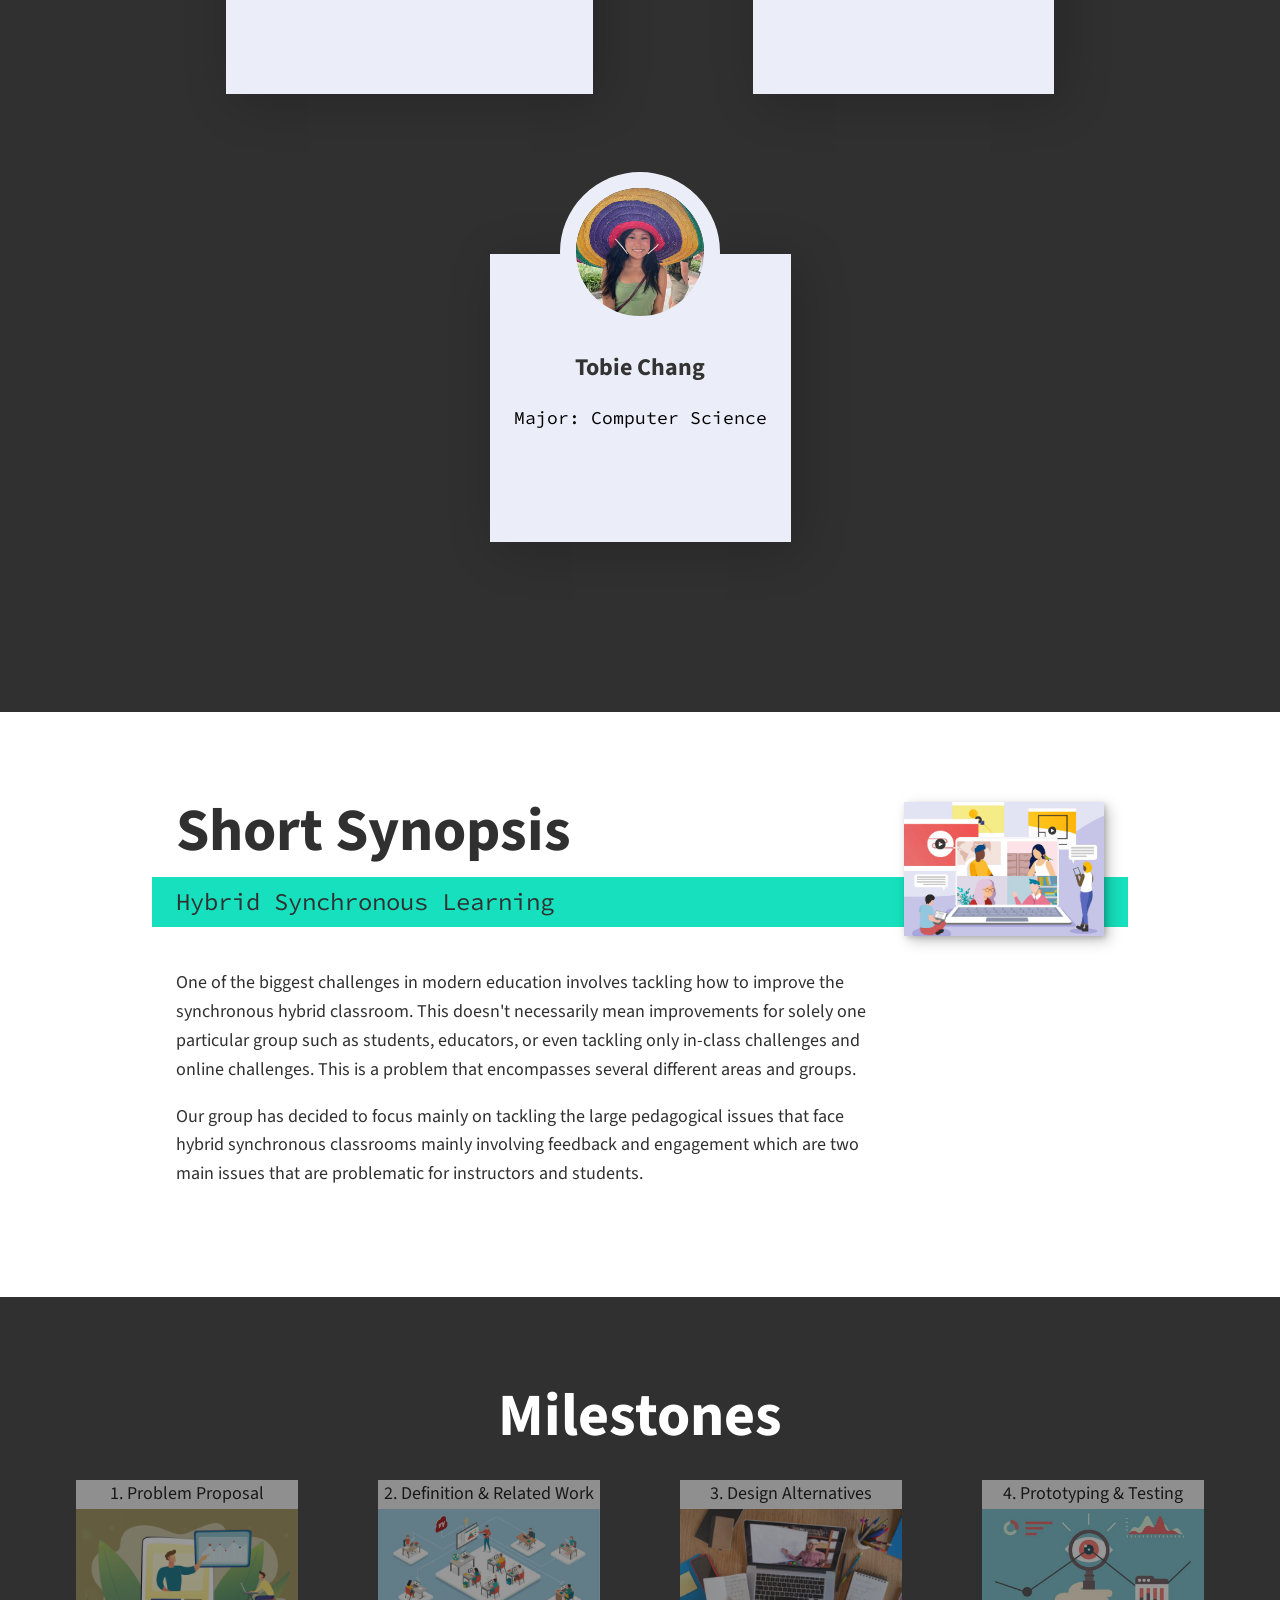
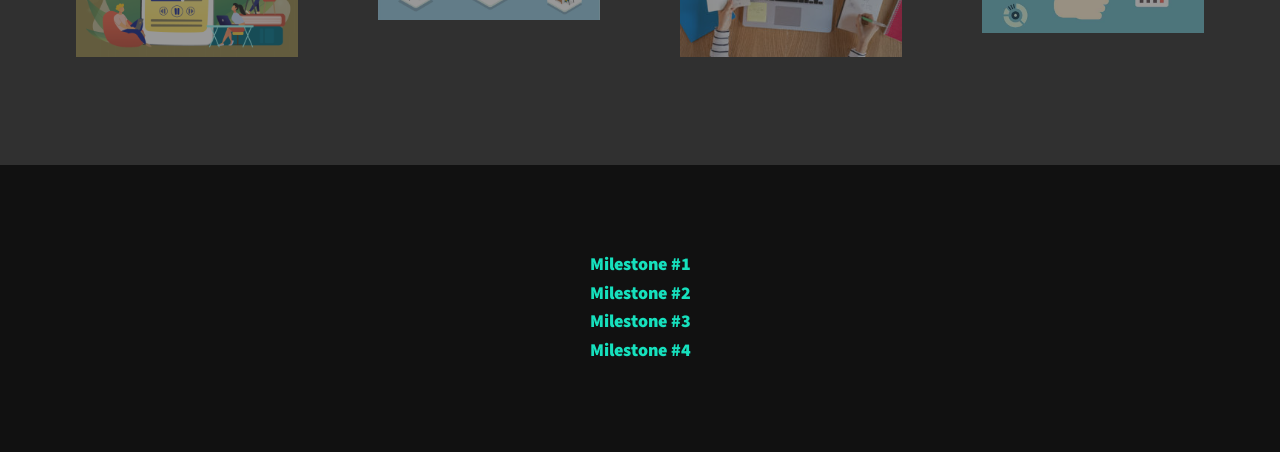
==== commit 37644270: "Add files via upload" ====
--- a/index.html
+++ b/index.html
@@ -124,8 +124,14 @@
     </section>
 
     <!--Footer-->
-    <footer class="footer">
-    </footer>
+        <footer class="footer">
+            <ul class="footer__links">
+                <li class="footer__link"><a href="./pages/milestone1.html">Milestone #1</a></li>
+                <li class="footer__link"><a href="./pages/milestone2.html">Milestone #2</a></li>
+                <li class="footer__link"><a href="./pages/milestone3.html">Milestone #3</a></li>
+                <li class="footer__link"><a href="./pages/milestone4.html">Milestone #4</a></li>
+            </ul>
+        </footer>
     <script src="./script.js"></script>
 </body>
 
--- a/style.css
+++ b/style.css
@@ -416,8 +416,16 @@
   text-decoration: none;
 }
 
+.footer__links {
+  display: flex;
+  flex-direction: column;
+  list-style: none;
+  padding: 2px;
+}
+
 .footer__link {
   font-weight: var(--fw-bold);
+  font-size: 0.75em;
 }
 
 .footer__link:hover,
@@ -583,10 +591,6 @@
   .body p {
     width: 30ch;
   }
-}
-
-.body h4 {
-  text-align: center;
 }
 
 .card span {
@@ -812,6 +816,36 @@
   opacity: 0.25;
 }
 
+.mile3-card.user-stories::before {
+  content: "";
+  position: absolute;
+  z-index: -1;
+  top: 0;
+  bottom: 0;
+  left: 0;
+  right: 0;
+  background: url(./images/Milestone\ 3\ -\ User\ Stories.png) center center;
+  background-size: contain;
+  background-repeat: no-repeat;
+  opacity: 1;
+  transition: opacity 500ms ease;
+}
+
+.mile3-card.user-stories::after {
+  content: "";
+  position: absolute;
+  z-index: -30;
+  top: 0;
+  bottom: 0;
+  left: 0;
+  right: 0;
+  background-color: #818479;
+}
+
+.mile3-card.user-stories:hover:before {
+  opacity: 0.25;
+}
+
 .mile3-card.teacher::before {
   content: "";
   position: absolute;
@@ -864,11 +898,44 @@
   border-radius: 20px;
 }
 
+.gallery-back-button:hover {
+  background-color: var(--clr-accent);
+  color: white;
+}
+
+.img-holder {
+  padding: 2em;
+}
+
+@media (min-width: 800px) {
+  .img-holder {
+    padding: 4em;
+  }
+}
+
+@media (min-width: 1200px) {
+  .img-holder {
+    padding: 8em;
+  }
+}
+
+#gallery-home {
+  padding: 2em 2em;
+  border-bottom: 1px solid black;
+}
+
 /* this will work on every device that has 'hover' */
 @media (hover: hover) {
-  .card-content {
-    transform: translateY(70%);
-    transition: transform 500ms ease;
+  .card-title.user-stories {
+    width: 300px;
+    text-align: end;
+    transform: translateX(-40%);
+  }
+
+  .mile3-card.user-stories:hover .card-title,
+  .mile3-card.user-stores:focus-within .card-title {
+    transform: translateX(0%);
+    transition-delay: 500ms;
   }
 
   .mile3-card:hover .card-content,
@@ -877,6 +944,17 @@
     transition-delay: 500ms;
   }
 
+  .card-content {
+    transform: translateY(70%);
+    transition: transform 500ms ease;
+  }
+
+  .mile3-card:hover .card-content,
+  .mile3-card:focus-within .card-content {
+    transform: translateY(0);
+    transition-delay: 500ms;
+  }
+
   .mile3-card:focus-within .card-content {
     transition-duration: 0ms;
   }
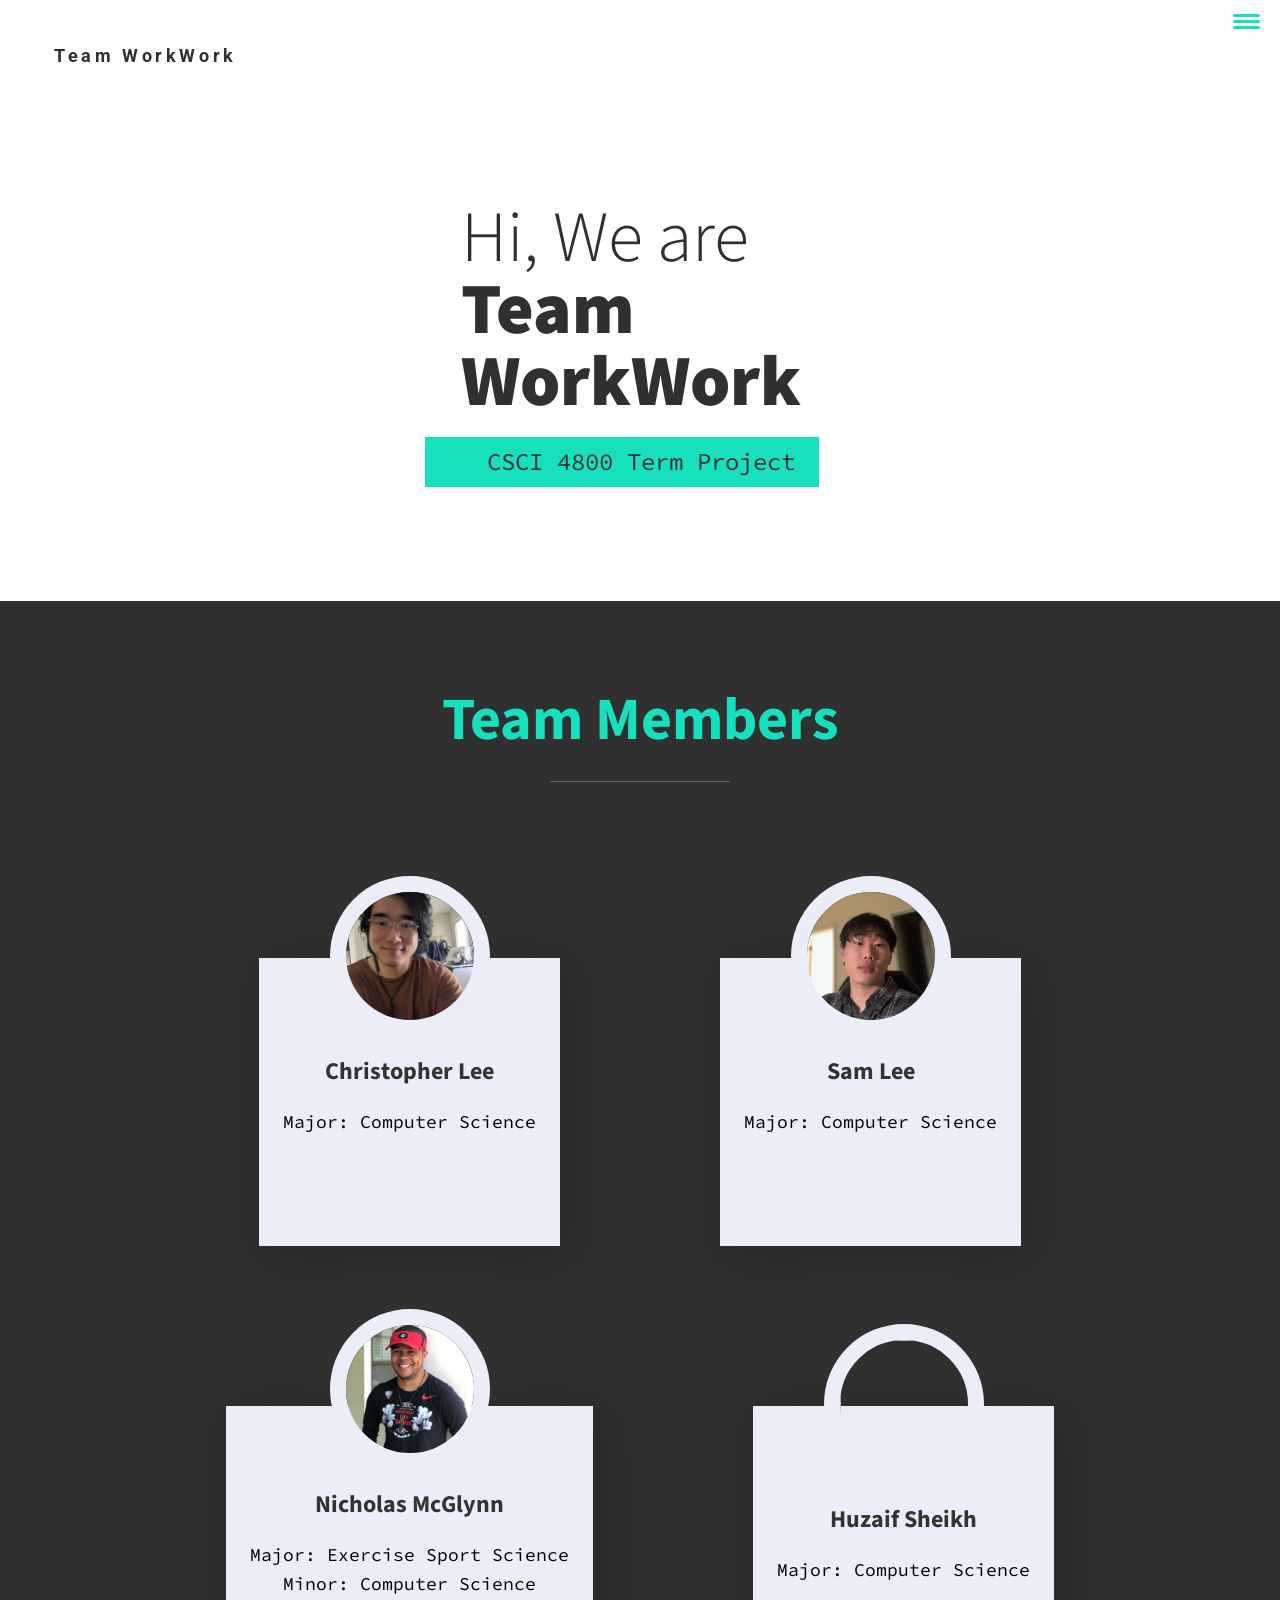
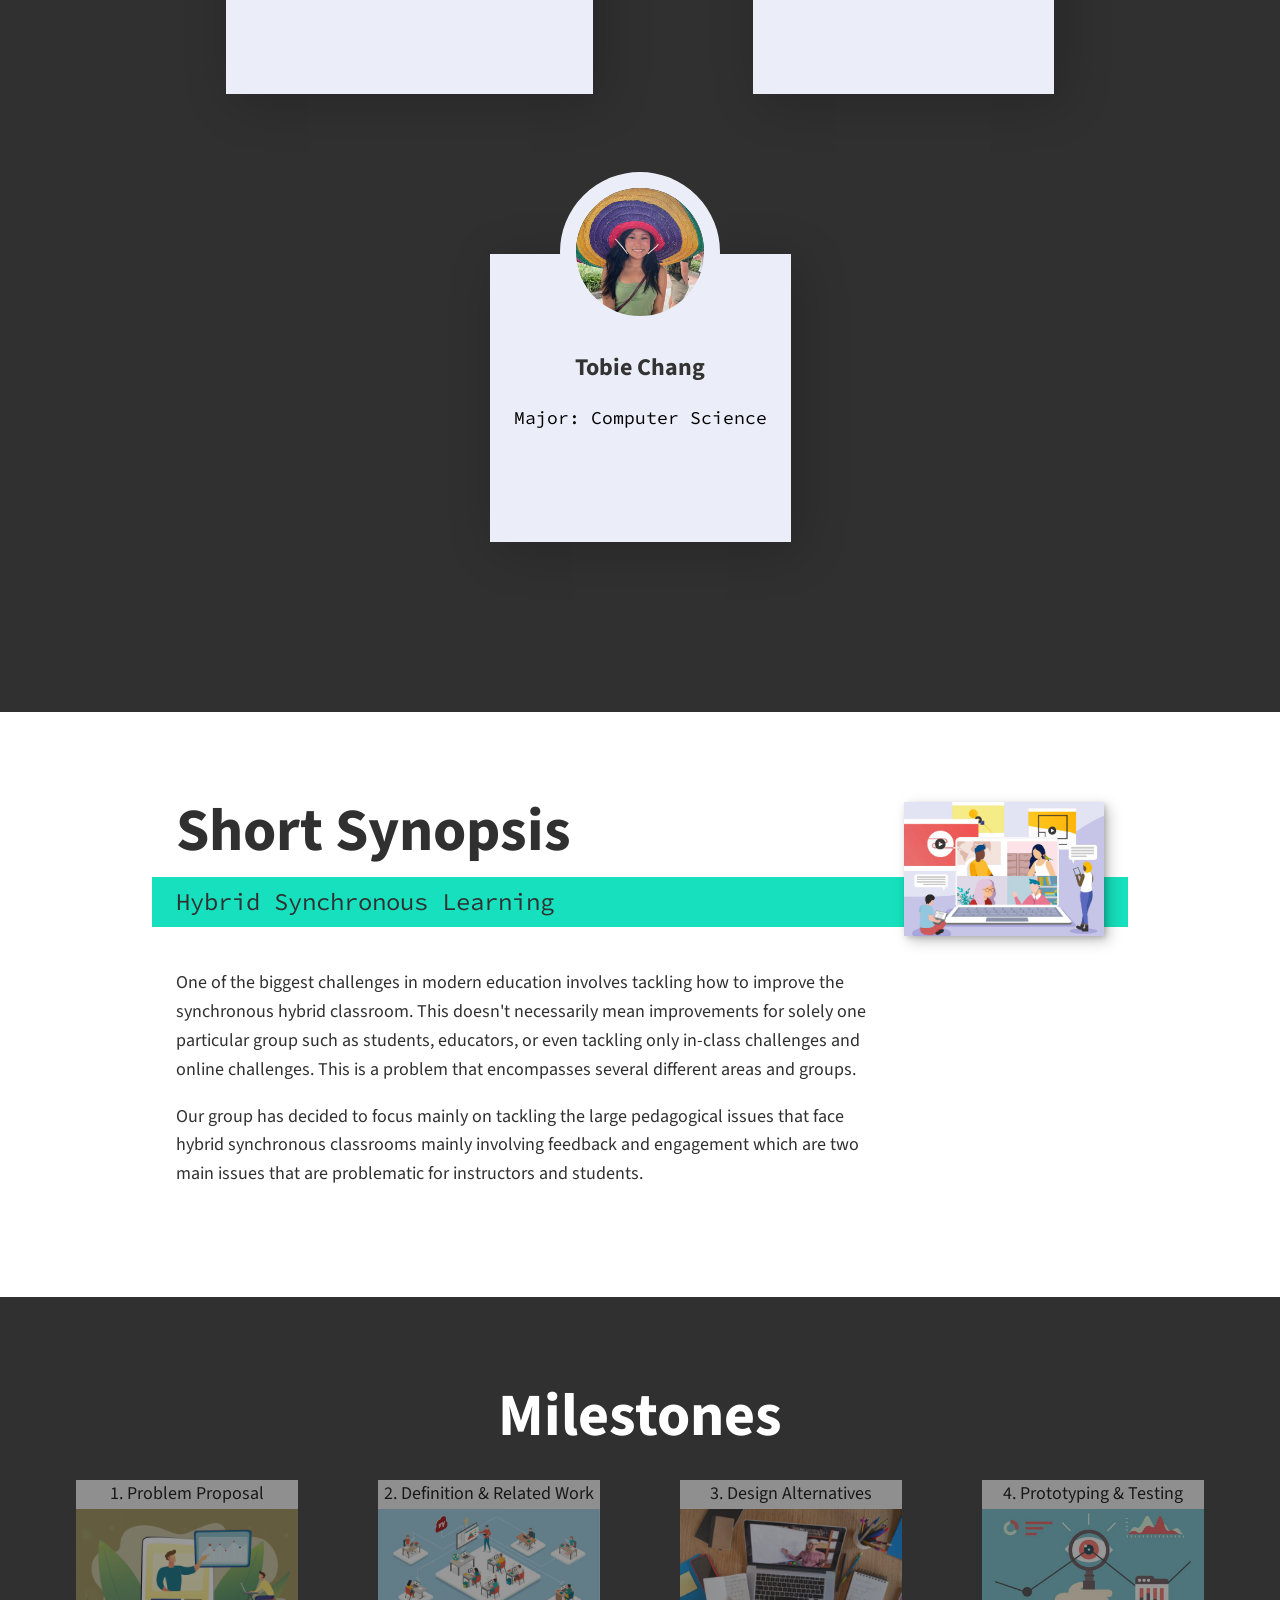
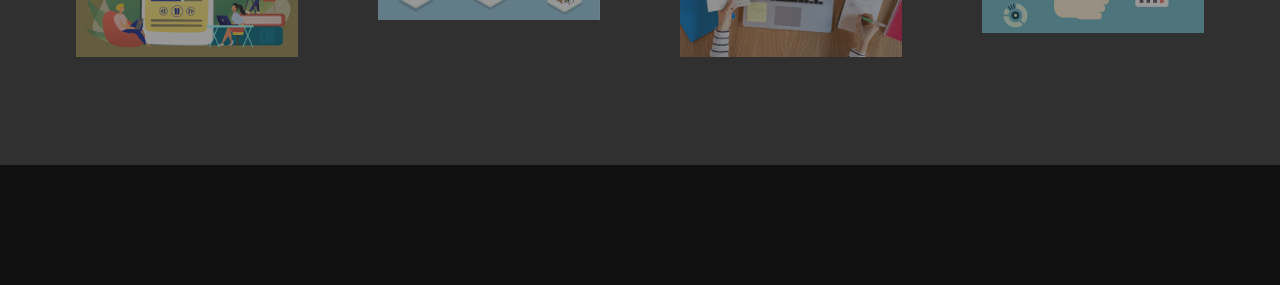
==== commit 2fcf234b: "Add files via upload" ====
--- a/index.html
+++ b/index.html
@@ -124,14 +124,8 @@
     </section>
 
     <!--Footer-->
-        <footer class="footer">
-            <ul class="footer__links">
-                <li class="footer__link"><a href="./pages/milestone1.html">Milestone #1</a></li>
-                <li class="footer__link"><a href="./pages/milestone2.html">Milestone #2</a></li>
-                <li class="footer__link"><a href="./pages/milestone3.html">Milestone #3</a></li>
-                <li class="footer__link"><a href="./pages/milestone4.html">Milestone #4</a></li>
-            </ul>
-        </footer>
+        <footer class="footer"></footer>
+
     <script src="./script.js"></script>
 </body>
 
--- a/style.css
+++ b/style.css
@@ -309,6 +309,19 @@
   text-align: center;
 }
 
+.section-one.white {
+  background-color: white;
+  color: black;
+}
+
+.section-one.white .section__title--section-one {
+  color: black;
+}
+
+.section-one.white .section__title--section-one::after {
+  background: black;
+}
+
 .section__title--section-one {
   color: var(--clr-accent);
   position: relative;
@@ -551,6 +564,10 @@
 .slide {
   background-color: #333;
   margin-bottom: 2em;
+}
+
+.slide.white {
+  background-color: white;
 }
 .slide__info__title {
   text-align: center;
@@ -924,6 +941,54 @@
   border-bottom: 1px solid black;
 }
 
+@media (min-width: 500px) {
+  .body.solo p {
+    width: 50ch;
+  }
+}
+
+@media (min-width: 550px) {
+  .body.solo p {
+    width: 55ch;
+  }
+}
+
+@media (min-width: 600px) {
+  .body.solo p {
+    width: 60ch;
+  }
+}
+
+@media (min-width: 650px) {
+  .body.solo p {
+    width: 65ch;
+  }
+}
+
+@media (min-width: 800px) {
+  .body.solo p {
+    width: 80ch;
+  }
+}
+
+@media (min-width: 1200px) {
+  .body.solo p {
+    width: 100ch;
+  }
+}
+
+@media (min-width: 1400px) {
+  .body.solo p {
+    width: 120ch;
+  }
+}
+
+@media (min-width: 1600px) {
+  .body.solo p {
+    width: 140ch;
+  }
+}
+
 /* this will work on every device that has 'hover' */
 @media (hover: hover) {
   .card-title.user-stories {
